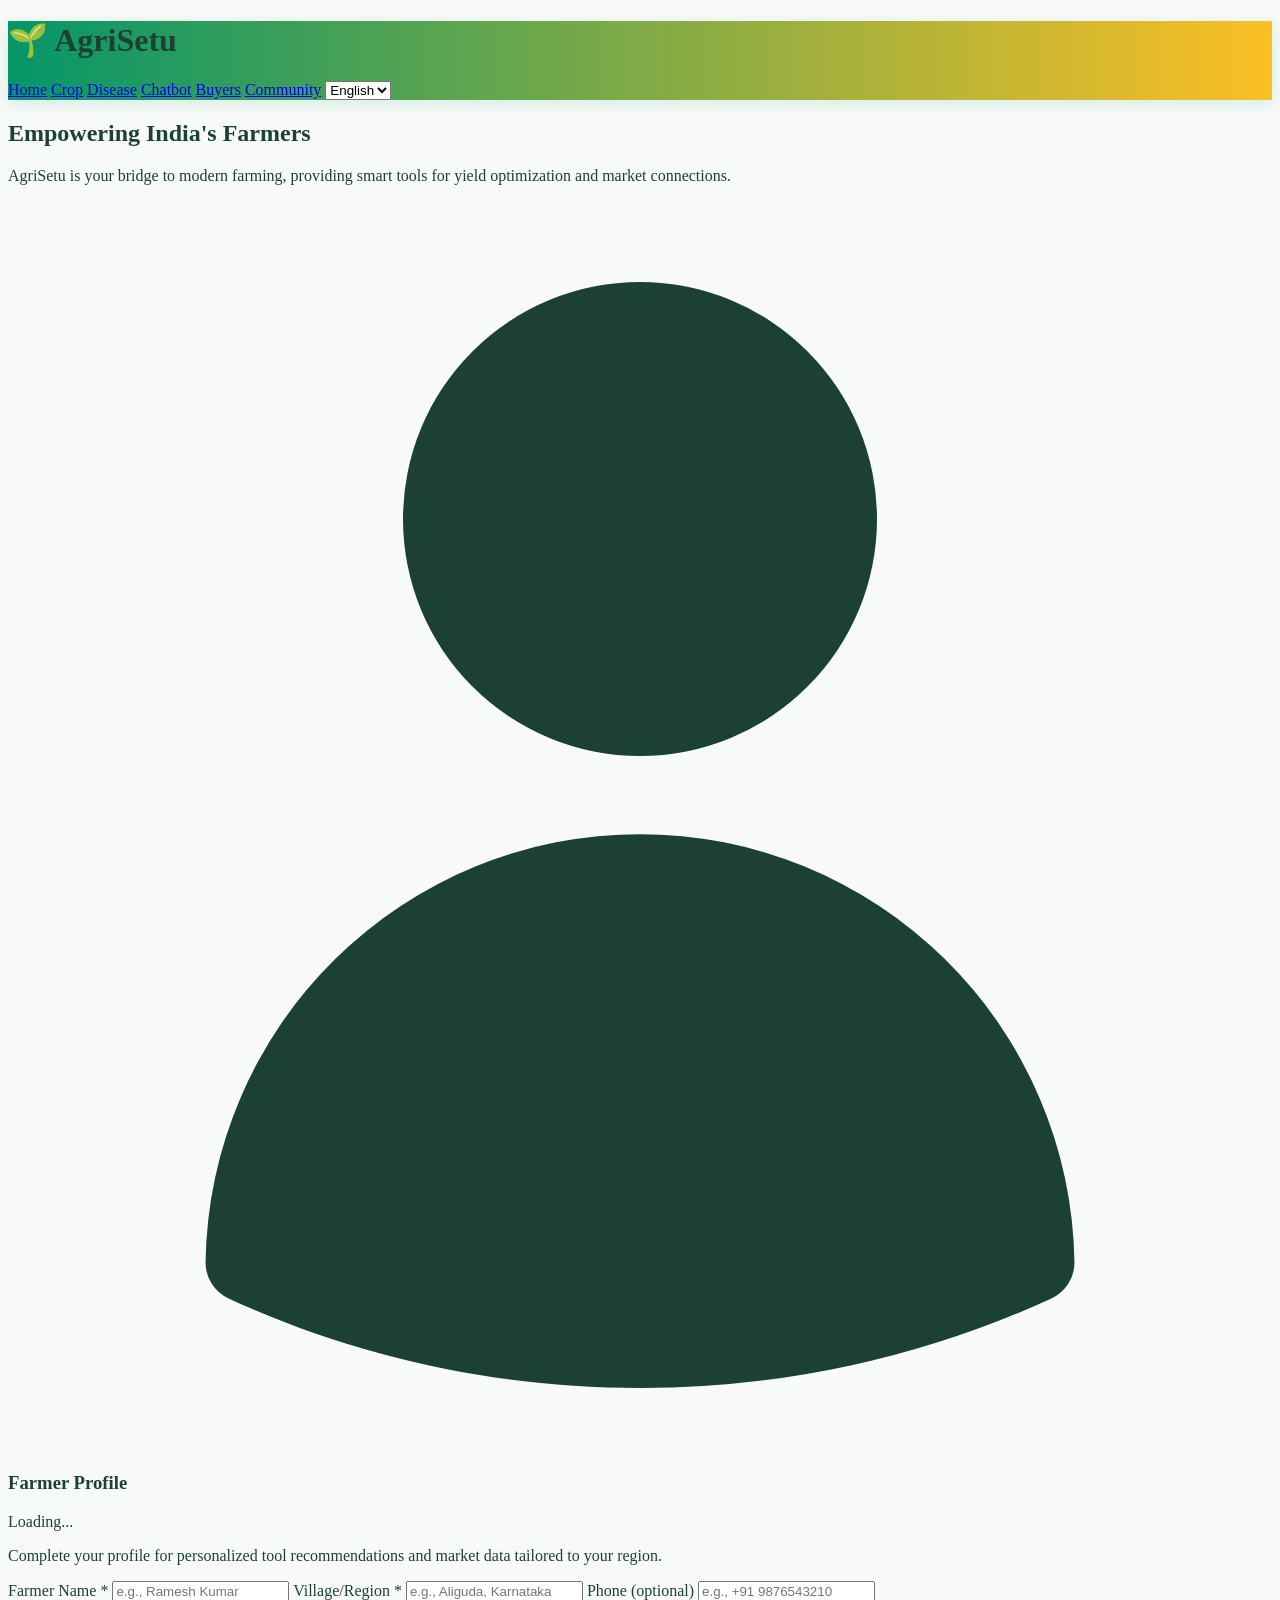
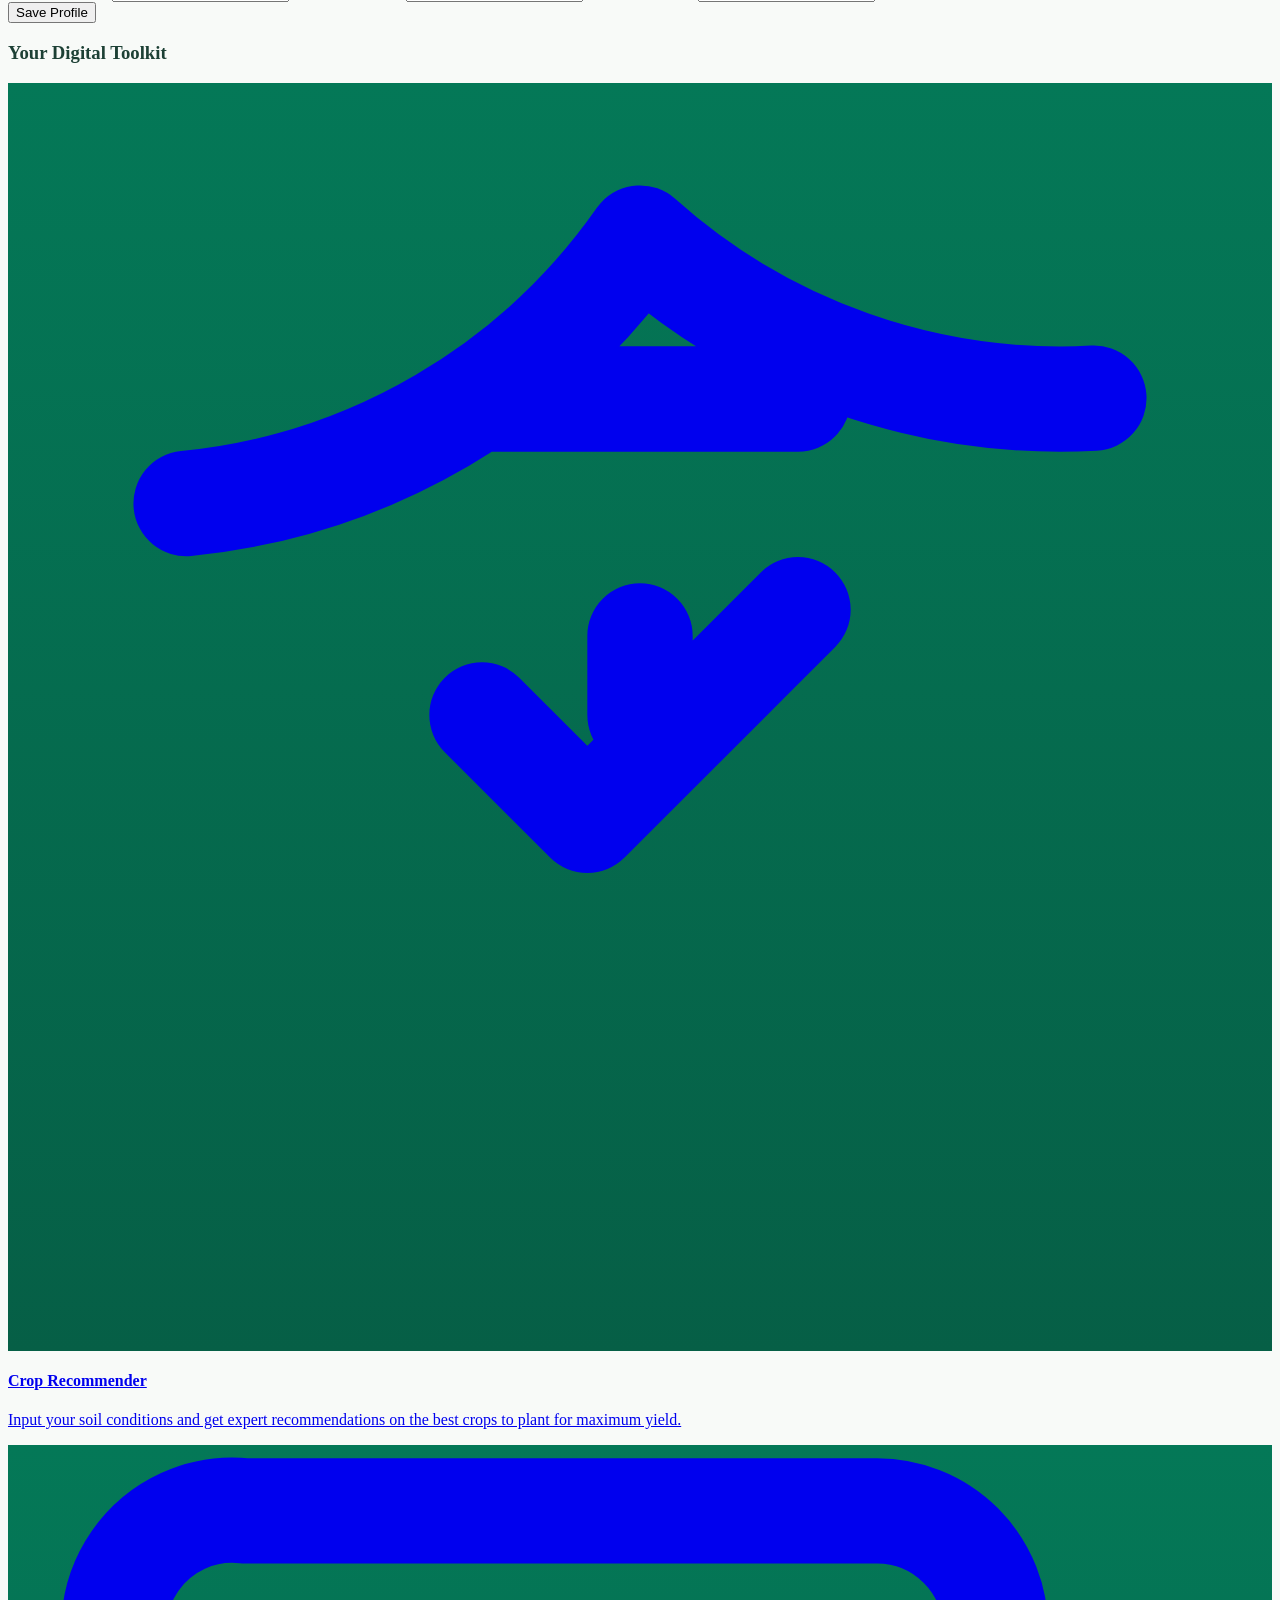
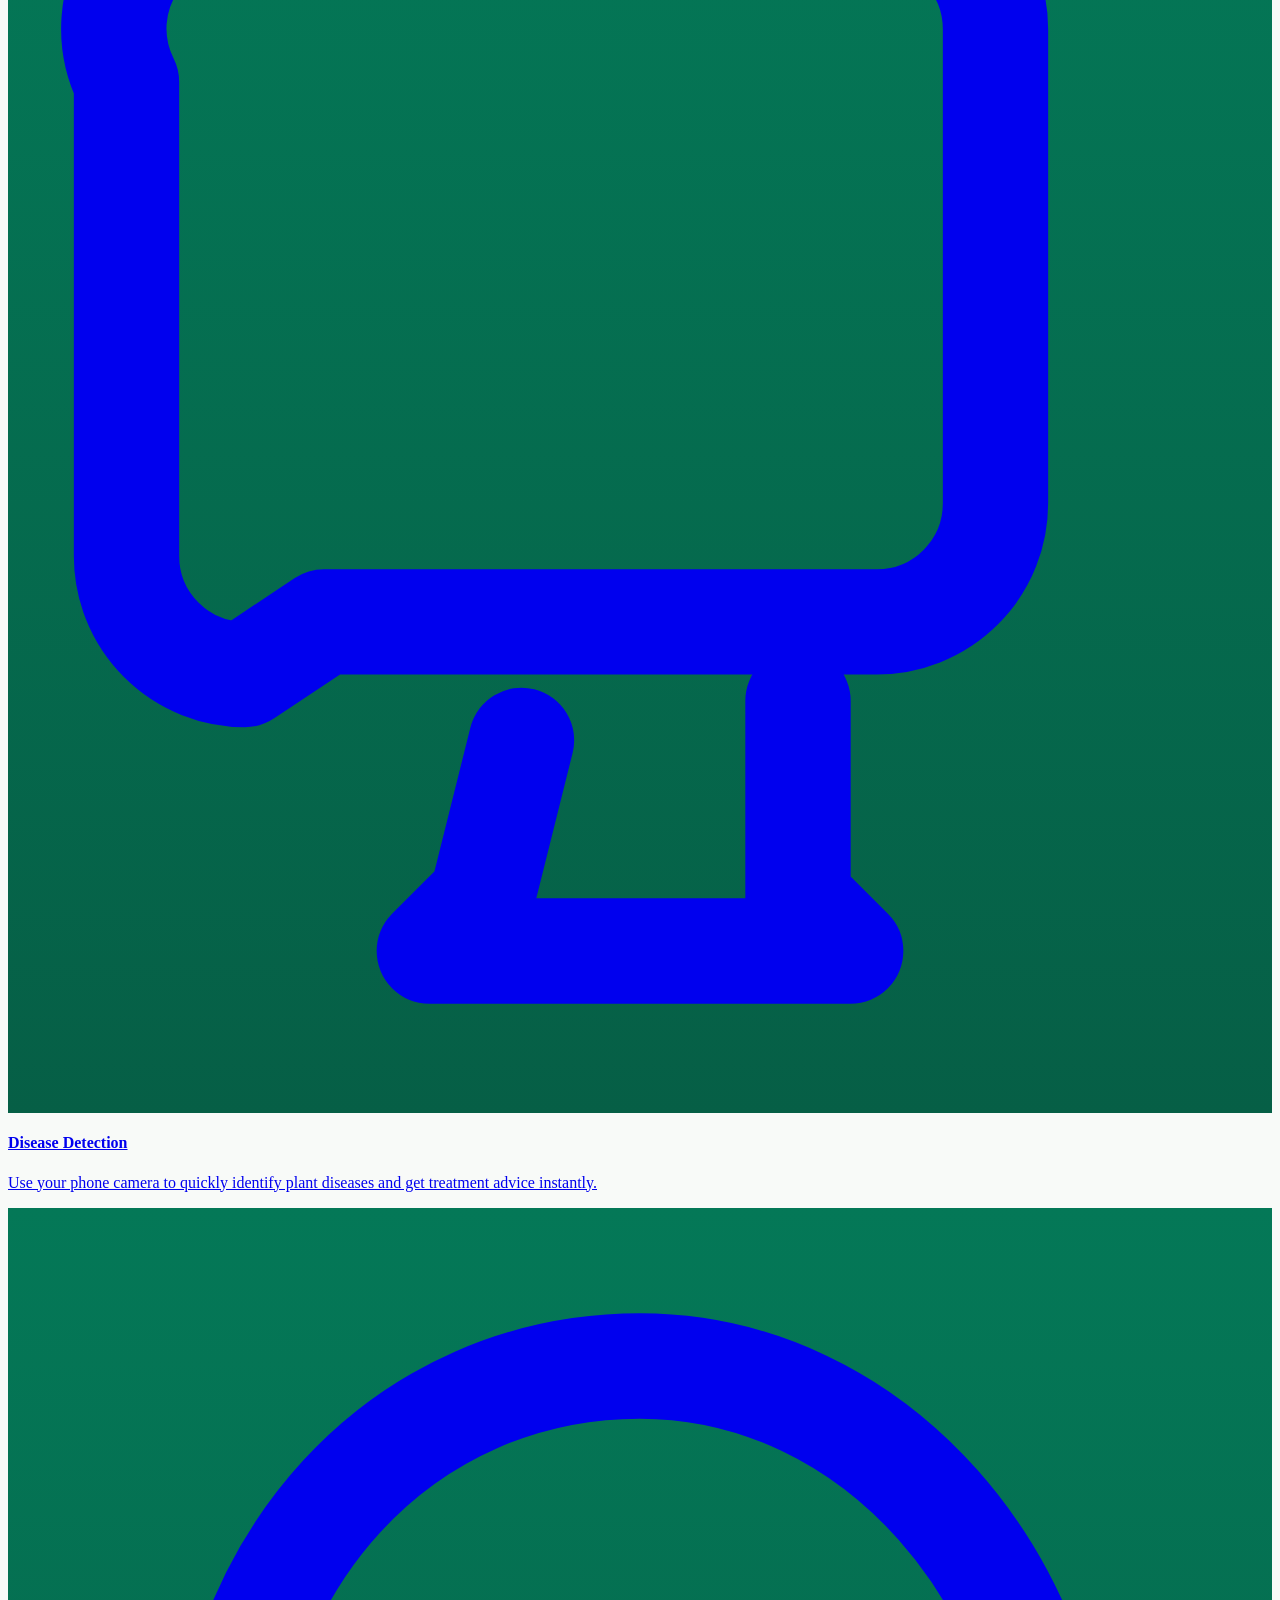
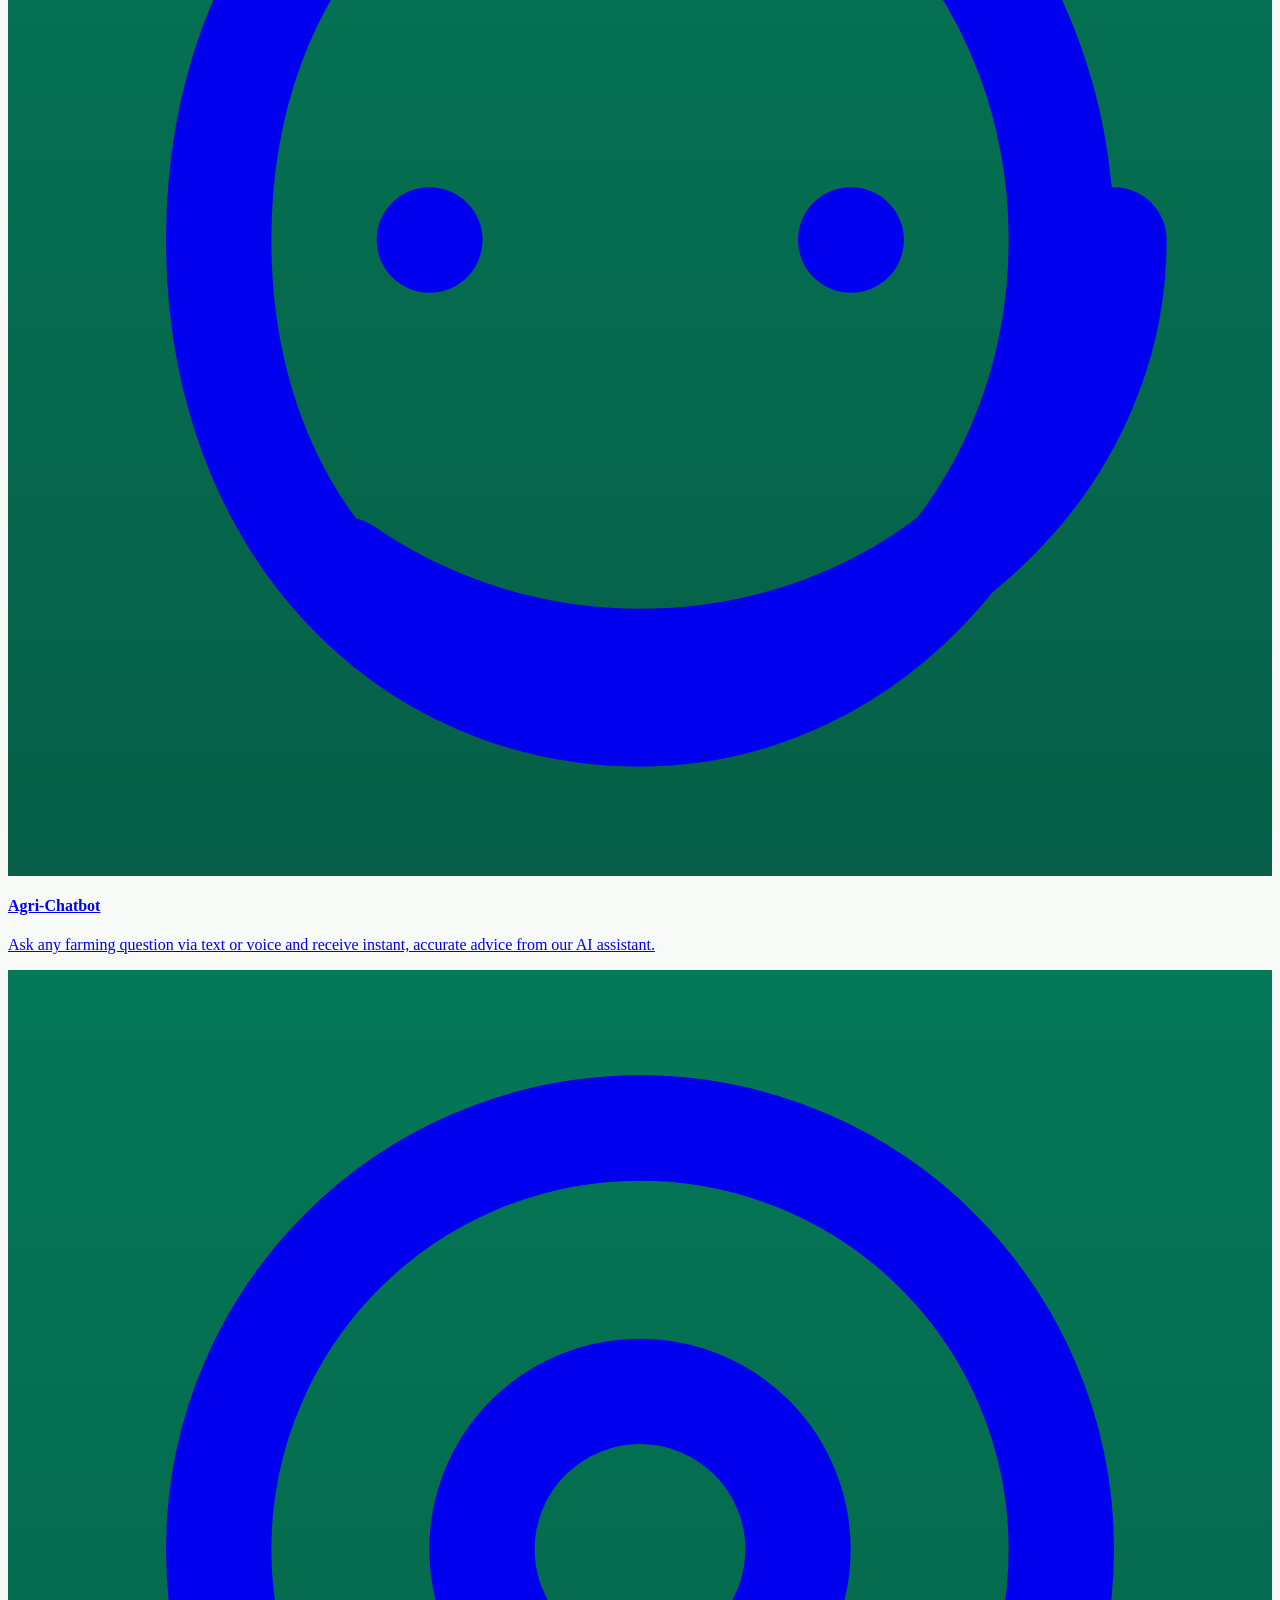
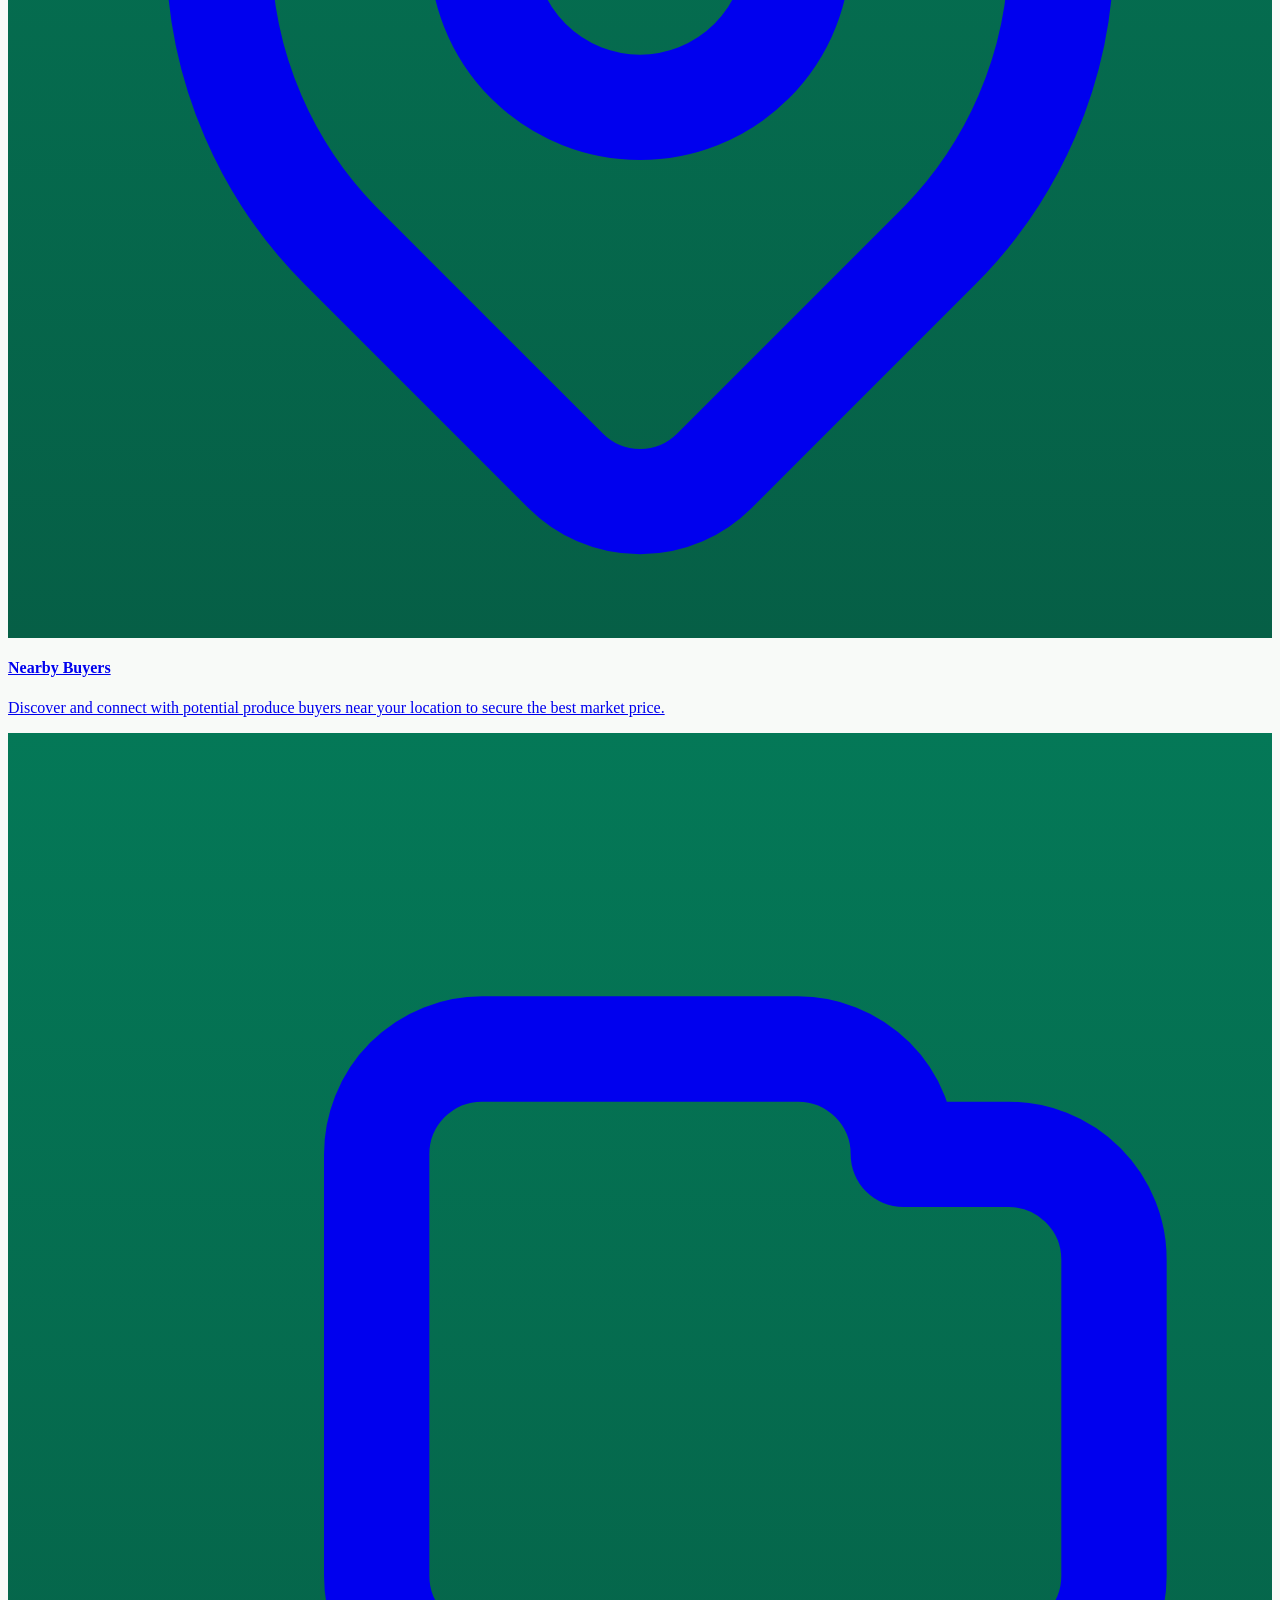
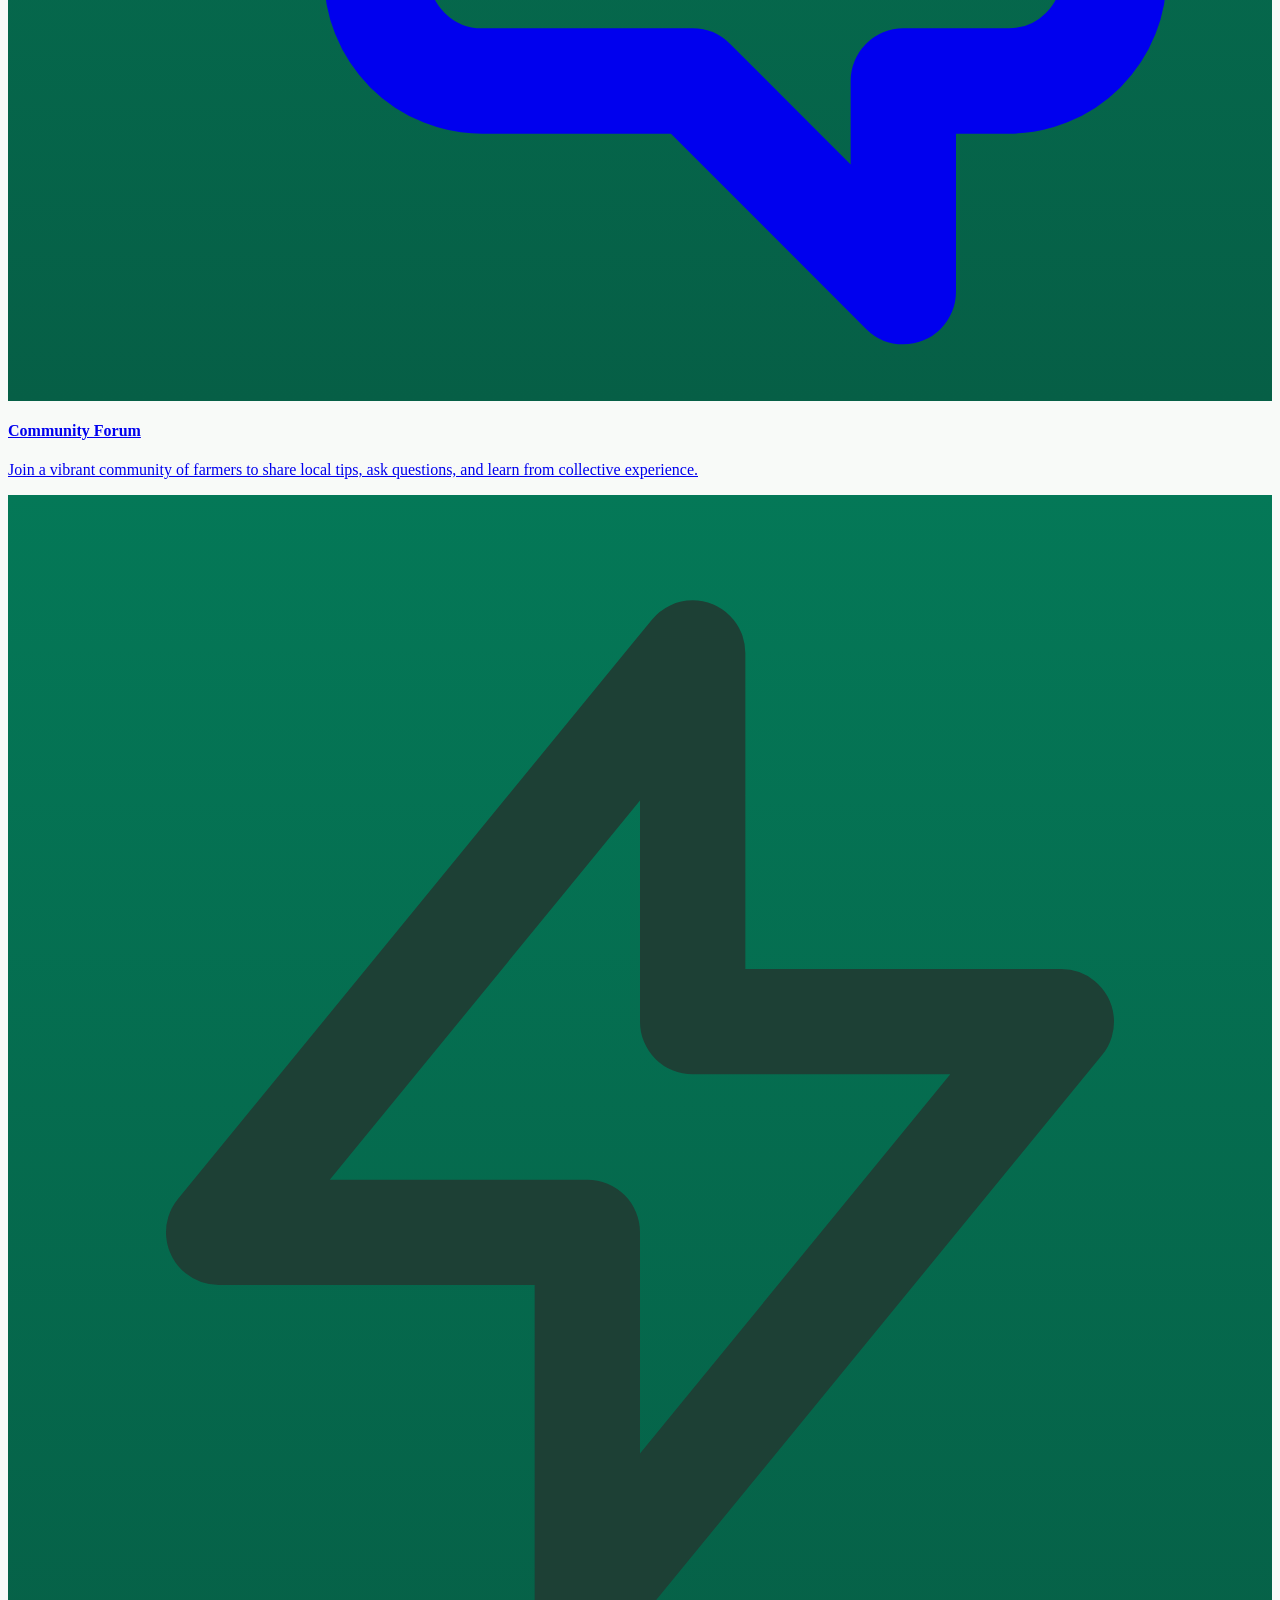
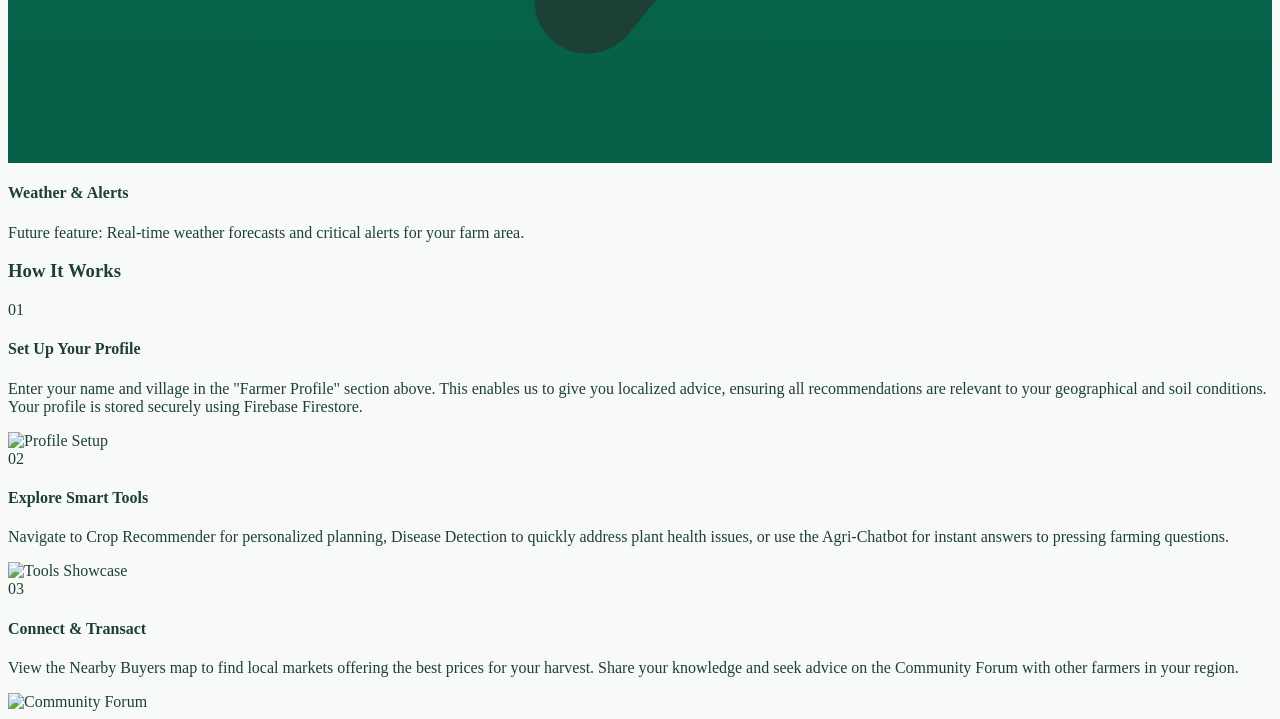
==== frontend/index.html @ 5d1ae9b2 "Add files via upload" ====
<!DOCTYPE html>
<html lang="en" class="scroll-smooth">
<head>
  <meta charset="UTF-8" />
  <meta name="viewport" content="width=device-width, initial-scale=1.0"/>
  <title>AgriSetu — Home</title>
  <!-- Load Tailwind CSS -->
  <script src="https://cdn.tailwindcss.com"></script>
  <!-- Configure Tailwind to use a custom primary color (Field Green) and secondary (Sun Gold) -->
  <script>
    tailwind.config = {
      theme: {
        extend: {
          colors: {
            'field-green': '#059669', // A vibrant, appealing green
            'sun-gold': '#FBBF24', // A bright, warm gold/orange
            'surface-light': '#F8FAF8', // Very subtle off-white for background
            'card-light': '#FFFFFF', // Pure white for cards
            'text-deep': '#1D4035', // Deep dark green for text
          },
          fontFamily: {
            sans: ['Inter', 'sans-serif'],
          },
          boxShadow: {
            'card': '0 4px 12px rgba(0, 0, 0, 0.05), 0 1px 4px rgba(0, 0, 0, 0.03)',
            'card-hover': '0 10px 20px rgba(0, 0, 0, 0.1), 0 2px 8px rgba(0, 0, 0, 0.05)',
          },
        }
      }
    }
  </script>
  <link rel="preconnect" href="https://fonts.googleapis.com">
  <link rel="preconnect" href="https://fonts.gstatic.com" crossorigin>
  <link href="https://fonts.googleapis.com/css2?family=Inter:wght@400;500;600;700;800&display=swap" rel="stylesheet">

  <style>
    /* Global Styles (using custom Tailwind config colors) */
    body {
      background-color: #F8FAF8; /* surface-light */
      color: #1D4035; /* text-deep */
    }

    .header-bg {
      /* Vibrant gradient from deep green to gold */
      background: linear-gradient(90deg, #059669 0%, #FBBF24 100%);
      box-shadow: 0 4px 15px rgba(5, 150, 105, 0.15);
    }

    .card-shadow {
      transition: transform .2s ease, box-shadow .2s ease;
    }

    .card-shadow:hover {
      transform: translateY(-3px);
      box-shadow: 0 12px 25px rgba(29, 64, 53, 0.15);
    }

    .feature-icon-bg {
      /* A nice darker gradient for icons */
      background: linear-gradient(180deg, #047857, #065F46);
    }
  </style>
</head>

<body>
  <!-- Firebase Core Imports (Moved here from the inline script) -->
  <script type="module">
    import { initializeApp } from "https://www.gstatic.com/firebasejs/10.12.2/firebase-app.js";
    import { getAuth, signInAnonymously, signInWithCustomToken, onAuthStateChanged } from "https://www.gstatic.com/firebasejs/10.12.2/firebase-auth.js";
    import { getFirestore, doc, setDoc, getDoc } from "https://www.gstatic.com/firebasejs/10.12.2/firebase-firestore.js";
    import { setLogLevel } from "https://www.gstatic.com/firebasejs/10.12.2/firebase-firestore.js";
    
    // Log all debug messages to the console
    setLogLevel('debug');
    
    // Firebase global variables (window scope for access in main.js)
    window.db;
    window.auth;
    window.userId;

    // Initialize Firebase
    const firebaseConfig = JSON.parse(typeof __firebase_config !== 'undefined' ? __firebase_config : '{}');
    if (Object.keys(firebaseConfig).length > 0) {
      const app = initializeApp(firebaseConfig);
      window.db = getFirestore(app);
      window.auth = getAuth(app);
    }

    // Sign in anonymously or with custom token (same logic as before)
    window.signIn = async function() {
        if (!window.auth) return;
        if (typeof __initial_auth_token !== 'undefined') {
            try {
                await signInWithCustomToken(window.auth, __initial_auth_token);
            } catch (error) {
                console.error("Custom token sign-in failed:", error);
                await signInAnonymously(window.auth);
            }
        } else {
            await signInAnonymously(window.auth);
        }
    };

    // Auth state listener (same logic as before)
    onAuthStateChanged(window.auth, user => {
        if (user) {
            window.userId = user.uid;
            console.log("User signed in with ID:", window.userId);
            // Call loadProfile defined in main.js
            if (typeof window.loadProfile === 'function') {
              window.loadProfile(window.userId);
            }
        } else {
            console.log("User is signed out.");
        }
    });

    // Initial sign-in call
    window.signIn();
  </script>
  
  <div id="messageBox"></div>

  <!-- ======= Header & Navigation ======= -->
  <header class="header-bg sticky top-0 z-10 p-4 md:p-6 shadow-xl">
    <div class="container mx-auto flex flex-col md:flex-row justify-between items-center">
      <h1 class="text-3xl font-extrabold tracking-tight">
        <span class="text-white">🌱 Agri</span><span class="text-sun-gold">Setu</span>
      </h1>

      <!-- Navigation Links -->
      <nav class="flex flex-wrap justify-center space-x-4 md:space-x-6 mt-3 md:mt-0 text-white/90 font-medium">
        <a href="index.html" class="hover:text-white transition-colors text-white border-b-2 border-sun-gold pb-1">Home</a>
        <a href="crop.html" class="hover:text-white transition-colors pb-1">Crop</a>
        <a href="disease.html" class="hover:text-white transition-colors pb-1">Disease</a>
        <a href="chatbot.html" class="hover:text-white transition-colors pb-1">Chatbot</a>
        <a href="map.html" class="hover:text-white transition-colors pb-1">Buyers</a>
        <a href="forum.html" class="hover:text-white transition-colors pb-1">Community</a>

        <!-- Language Selector -->
        <select id="languageSelect" class="bg-white/10 text-white px-2 py-1 rounded-lg text-sm border border-white/20 ml-4 hover:bg-white/20 transition-colors">
          <option value="en" class="text-gray-900">English</option>
          <option value="hi" class="text-gray-900">हिन्दी</option>
          <option value="te" class="text-gray-900">తెలుగు</option>
        </select>
      </nav>
    </div>
  </header>

  <main class="container mx-auto p-4 md:p-10">
    <div class="text-center my-8 md:my-12">
      <h2 class="text-5xl md:text-7xl font-extrabold text-field-green tracking-tighter leading-tight">
        Empowering India's Farmers
      </h2>
      <p class="mt-4 text-lg md:text-xl text-text-deep max-w-3xl mx-auto opacity-80">
        AgriSetu is your bridge to modern farming, providing smart tools for yield optimization and market connections.
      </p>
    </div>

    <!-- Farmer Profile -->
    <section class="my-10 md:my-16 p-6 md:p-10 bg-card-light rounded-xl card-shadow border border-surface-light">
      <div class="flex flex-col md:flex-row justify-between items-center mb-6">
        <h3 class="text-3xl font-bold text-text-deep flex items-center">
          <svg xmlns="http://www.w3.org/2000/svg" viewBox="0 0 24 24" fill="currentColor" class="w-8 h-8 mr-3 text-sun-gold">
            <path fill-rule="evenodd" d="M7.5 6a4.5 4.5 0 1 1 9 0 4.5 4.5 0 0 1-9 0ZM3.751 20.105a8.25 8.25 0 0 1 16.498 0 .75.75 0 0 1-.437.695A18.683 18.683 0 0 1 12 22.5c-2.786 0-5.433-.608-7.812-1.7a.75.75 0 0 1-.437-.695Z" clip-rule="evenodd" />
          </svg>
          Farmer Profile
        </h3>
        <span id="profileStatus" class="mt-4 md:mt-0 text-sm font-semibold text-field-green/70 p-2 rounded-lg bg-surface-light">Loading...</span>
      </div>
      <p class="text-gray-600 mb-6">Complete your profile for personalized tool recommendations and market data tailored to your region.</p>

      <form id="profileForm" class="space-y-5">
        <div class="grid grid-cols-1 md:grid-cols-3 gap-6">
          <label class="block">
            <span class="text-gray-700 font-medium">Farmer Name <span class="text-red-500">*</span></span>
            <input id="farmerName" class="mt-1 block w-full rounded-lg p-3 border-2 border-gray-200 focus:ring-1 focus:ring-field-green focus:border-field-green transition-shadow" placeholder="e.g., Ramesh Kumar" />
          </label>

          <label class="block">
            <span class="text-gray-700 font-medium">Village/Region <span class="text-red-500">*</span></span>
            <input id="farmerVillage" class="mt-1 block w-full rounded-lg p-3 border-2 border-gray-200 focus:ring-1 focus:ring-field-green focus:border-field-green transition-shadow" placeholder="e.g., Aliguda, Karnataka" />
          </label>

          <label class="block">
            <span class="text-gray-700 font-medium">Phone (optional)</span>
            <input id="farmerPhone" type="tel" class="mt-1 block w-full rounded-lg p-3 border-2 border-gray-200 focus:ring-1 focus:ring-field-green focus:border-field-green transition-shadow" placeholder="e.g., +91 9876543210" />
          </label>
        </div>

        <div class="pt-4">
          <button type="button" onclick="saveProfile()" class="bg-field-green hover:bg-green-700 text-white w-full md:w-auto px-6 py-3 rounded-xl text-lg font-bold shadow-md hover:shadow-lg transition-all transform hover:scale-[1.01] duration-200">
            Save Profile
          </button>
        </div>
      </form>
    </section>

    <!-- Key Features -->
    <section class="my-10 md:my-16">
      <h3 class="text-4xl font-extrabold text-center text-text-deep mb-8">Your Digital Toolkit</h3>
      <div class="grid grid-cols-1 sm:grid-cols-2 lg:grid-cols-3 gap-8">
        
        <!-- Feature Card: Crop Recommender -->
        <a href="crop.html" class="block bg-card-light rounded-xl p-6 card-shadow border border-surface-light hover:border-field-green/50 hover:shadow-card-hover group">
          <div class="flex items-start space-x-4">
            <div class="p-3 rounded-full feature-icon-bg shadow-lg">
              <svg xmlns="http://www.w3.org/2000/svg" class="h-6 w-6 text-sun-gold" fill="none" viewBox="0 0 24 24" stroke="currentColor" stroke-width="2">
                <path stroke-linecap="round" stroke-linejoin="round" d="M9 12l2 2 4-4m5.618-4.016A11.955 11.955 0 0112 2.944a11.955 11.955 0 01-8.618 5.04M12 10.5V12m0 0v-1.5m-3-4.5h6"/>
              </svg>
            </div>
            <h4 class="text-xl font-bold text-text-deep group-hover:text-field-green transition-colors">Crop Recommender</h4>
          </div>
          <p class="mt-4 text-gray-600">Input your soil conditions and get expert recommendations on the best crops to plant for maximum yield.</p>
        </a>

        <!-- Feature Card: Disease Detection -->
        <a href="disease.html" class="block bg-card-light rounded-xl p-6 card-shadow border border-surface-light hover:border-field-green/50 hover:shadow-card-hover group">
          <div class="flex items-start space-x-4">
            <div class="p-3 rounded-full feature-icon-bg shadow-lg">
              <svg xmlns="http://www.w3.org/2000/svg" class="h-6 w-6 text-sun-gold" fill="none" viewBox="0 0 24 24" stroke="currentColor" stroke-width="2">
                <path stroke-linecap="round" stroke-linejoin="round" d="M9.75 17L9 20l-1 1h8l-1-1v-3.75m-9-1.5h10.5a2.25 2.25 0 002.25-2.25v-9a2.25 2.25 0 00-2.25-2.25H4.5A2.25 2.25 0 002.25 4.5v9a2.25 2.25 0 002.25 2.25z" />
              </svg>
            </div>
            <h4 class="text-xl font-bold text-text-deep group-hover:text-field-green transition-colors">Disease Detection</h4>
          </div>
          <p class="mt-4 text-gray-600">Use your phone camera to quickly identify plant diseases and get treatment advice instantly.</p>
        </a>

        <!-- Feature Card: Agri-Chatbot -->
        <a href="chatbot.html" class="block bg-card-light rounded-xl p-6 card-shadow border border-surface-light hover:border-field-green/50 hover:shadow-card-hover group">
          <div class="flex items-start space-x-4">
            <div class="p-3 rounded-full feature-icon-bg shadow-lg">
              <svg xmlns="http://www.w3.org/2000/svg" class="h-6 w-6 text-sun-gold" fill="none" viewBox="0 0 24 24" stroke="currentColor" stroke-width="2">
                <path stroke-linecap="round" stroke-linejoin="round" d="M8 12h.01M16 12h.01M21 12c0 4.418-4.03 8-9 8a9.896 9.896 0 01-5.618-1.74M12 21c4.418 0 8-4.03 8-9s-3.582-9-8-9c-4.418 0-8 3.582-8 9s3.582 9 8 9z"/>
              </svg>
            </div>
            <h4 class="text-xl font-bold text-text-deep group-hover:text-field-green transition-colors">Agri-Chatbot</h4>
          </div>
          <p class="mt-4 text-gray-600">Ask any farming question via text or voice and receive instant, accurate advice from our AI assistant.</p>
        </a>

        <!-- Feature Card: Nearby Buyers -->
        <a href="map.html" class="block bg-card-light rounded-xl p-6 card-shadow border border-surface-light hover:border-field-green/50 hover:shadow-card-hover group">
          <div class="flex items-start space-x-4">
            <div class="p-3 rounded-full feature-icon-bg shadow-lg">
              <svg xmlns="http://www.w3.org/2000/svg" class="h-6 w-6 text-sun-gold" fill="none" viewBox="0 0 24 24" stroke="currentColor" stroke-width="2">
                <path stroke-linecap="round" stroke-linejoin="round" d="M17.657 16.657L13.414 20.9a1.998 1.998 0 01-2.827 0l-4.244-4.243a8 8 0 1111.314 0z"/>
                <path stroke-linecap="round" stroke-linejoin="round" d="M15 11a3 3 0 11-6 0 3 3 0 016 0z"/>
              </svg>
            </div>
            <h4 class="text-xl font-bold text-text-deep group-hover:text-field-green transition-colors">Nearby Buyers</h4>
          </div>
          <p class="mt-4 text-gray-600">Discover and connect with potential produce buyers near your location to secure the best market price.</p>
        </a>

        <!-- Feature Card: Community Forum -->
        <a href="forum.html" class="block bg-card-light rounded-xl p-6 card-shadow border border-surface-light hover:border-field-green/50 hover:shadow-card-hover group">
          <div class="flex items-start space-x-4">
            <div class="p-3 rounded-full feature-icon-bg shadow-lg">
              <svg xmlns="http://www.w3.org/2000/svg" class="h-6 w-6 text-sun-gold" fill="none" viewBox="0 0 24 24" stroke="currentColor" stroke-width="2">
                <path stroke-linecap="round" stroke-linejoin="round" d="M17 8h2a2 2 0 012 2v6a2 2 0 01-2 2h-2v4l-4-4H9a2 2 0 01-2-2V8a2 2 0 012-2h6a2 2 0 012 2z"/>
              </svg>
            </div>
            <h4 class="text-xl font-bold text-text-deep group-hover:text-field-green transition-colors">Community Forum</h4>
          </div>
          <p class="mt-4 text-gray-600">Join a vibrant community of farmers to share local tips, ask questions, and learn from collective experience.</p>
        </a>

        <!-- Placeholder Feature Card -->
        <div class="bg-card-light rounded-xl p-6 card-shadow border border-surface-light opacity-60">
          <div class="flex items-start space-x-4">
            <div class="p-3 rounded-full feature-icon-bg shadow-lg">
              <svg xmlns="http://www.w3.org/2000/svg" class="h-6 w-6 text-sun-gold" fill="none" viewBox="0 0 24 24" stroke="currentColor" stroke-width="2">
                <path stroke-linecap="round" stroke-linejoin="round" d="M13 10V3L4 14h7v7l9-11h-7z" />
              </svg>
            </div>
            <h4 class="text-xl font-bold text-text-deep">Weather & Alerts</h4>
          </div>
          <p class="mt-4 text-gray-600">Future feature: Real-time weather forecasts and critical alerts for your farm area.</p>
        </div>
        
      </div>
    </section>

    <!-- How it works -->
    <section class="my-10 md:my-16 p-6 md:p-10 bg-card-light rounded-xl card-shadow border border-surface-light">
      <h3 class="text-4xl font-extrabold text-center text-text-deep mb-10">How It Works</h3>
      <div class="flex flex-col space-y-12">
        <div class="flex flex-col md:flex-row items-center md:space-x-12">
          <div class="w-full md:w-1/2 order-2 md:order-1">
            <div class="flex items-center mb-4">
              <span class="text-3xl font-extrabold text-sun-gold mr-4">01</span>
              <h4 class="text-2xl font-semibold text-field-green">Set Up Your Profile</h4>
            </div>
            <p class="text-gray-700">Enter your name and village in the "Farmer Profile" section above. This enables us to give you localized advice, ensuring all recommendations are relevant to your geographical and soil conditions. Your profile is stored securely using Firebase Firestore.</p>
          </div>
          <div class="w-full md:w-1/2 order-1 md:order-2 mt-6 md:mt-0 flex justify-center">
            <img src="https://placehold.co/400x250/059669/FBBF24?text=Profile+Setup" alt="Profile Setup" class="rounded-xl shadow-xl w-full max-w-sm">
          </div>
        </div>

        <div class="flex flex-col md:flex-row-reverse items-center md:space-x-reverse md:space-x-12">
          <div class="w-full md:w-1/2 order-2">
            <div class="flex items-center mb-4">
              <span class="text-3xl font-extrabold text-sun-gold mr-4">02</span>
              <h4 class="text-2xl font-semibold text-field-green">Explore Smart Tools</h4>
            </div>
            <p class="text-gray-700">Navigate to Crop Recommender for personalized planning, Disease Detection to quickly address plant health issues, or use the Agri-Chatbot for instant answers to pressing farming questions.</p>
          </div>
          <div class="w-full md:w-1/2 order-1 mt-6 md:mt-0 flex justify-center">
            <img src="https://placehold.co/400x250/059669/FBBF24?text=Smart+Tools" alt="Tools Showcase" class="rounded-xl shadow-xl w-full max-w-sm">
          </div>
        </div>

        <div class="flex flex-col md:flex-row items-center md:space-x-12">
          <div class="w-full md:w-1/2 order-2 md:order-1">
            <div class="flex items-center mb-4">
              <span class="text-3xl font-extrabold text-sun-gold mr-4">03</span>
              <h4 class="text-2xl font-semibold text-field-green">Connect & Transact</h4>
            </div>
            <p class="text-gray-700">View the Nearby Buyers map to find local markets offering the best prices for your harvest. Share your knowledge and seek advice on the Community Forum with other farmers in your region.</p>
          </div>
          <div class="w-full md:w-1/2 order-1 md:order-2 mt-6 md:mt-0 flex justify-center">
            <img src="https://placehold.co/400x250/059669/FBBF24?text=Market+Connect" alt="Community Forum" class="rounded-xl shadow-xl w-full max-w-sm">
          </div>
        </div>
      </div>
    </section>
  </main>
  
  <!-- Link to the external main.js -->
  <script type="module" src="main.js"></script>
  <!-- Link to the internationalization script -->
  <script src="i18n.js"></script>
</body>
</html>
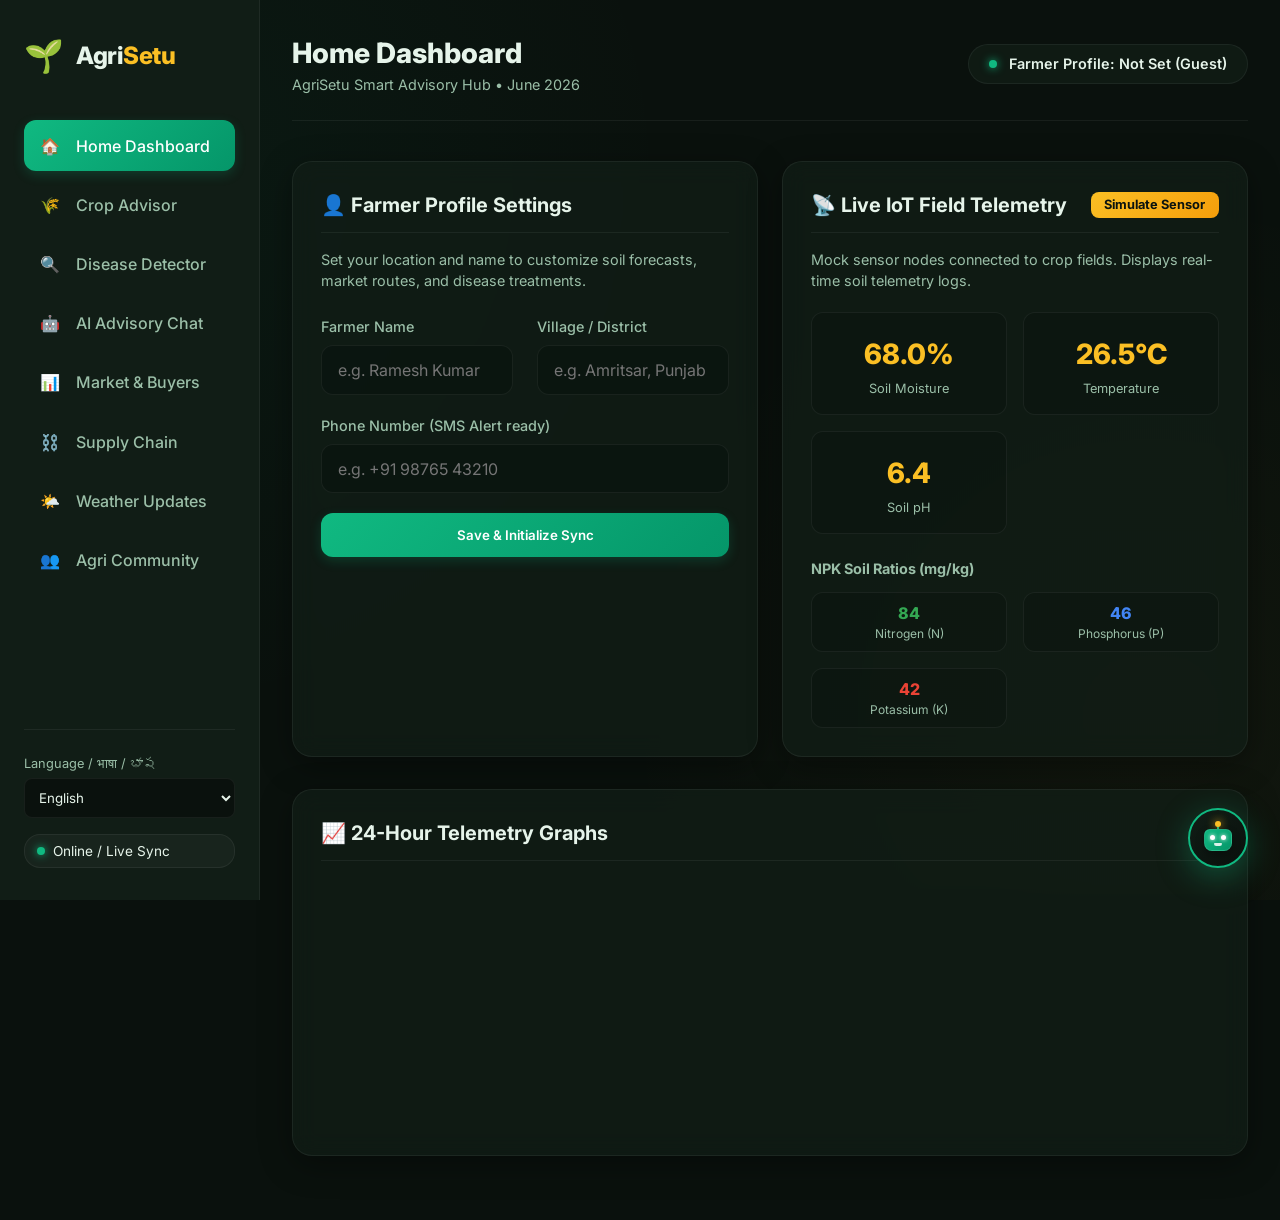
==== commit 0619c1be: "feat: complete AgriSetu smart agricultural advisor platform" ====
--- a/frontend/index.html
+++ b/frontend/index.html
@@ -1,337 +1,717 @@
 <!DOCTYPE html>
-<html lang="en" class="scroll-smooth">
+<html lang="en">
 <head>
   <meta charset="UTF-8" />
   <meta name="viewport" content="width=device-width, initial-scale=1.0"/>
-  <title>AgriSetu — Home</title>
-  <!-- Load Tailwind CSS -->
-  <script src="https://cdn.tailwindcss.com"></script>
-  <!-- Configure Tailwind to use a custom primary color (Field Green) and secondary (Sun Gold) -->
-  <script>
-    tailwind.config = {
-      theme: {
-        extend: {
-          colors: {
-            'field-green': '#059669', // A vibrant, appealing green
-            'sun-gold': '#FBBF24', // A bright, warm gold/orange
-            'surface-light': '#F8FAF8', // Very subtle off-white for background
-            'card-light': '#FFFFFF', // Pure white for cards
-            'text-deep': '#1D4035', // Deep dark green for text
-          },
-          fontFamily: {
-            sans: ['Inter', 'sans-serif'],
-          },
-          boxShadow: {
-            'card': '0 4px 12px rgba(0, 0, 0, 0.05), 0 1px 4px rgba(0, 0, 0, 0.03)',
-            'card-hover': '0 10px 20px rgba(0, 0, 0, 0.1), 0 2px 8px rgba(0, 0, 0, 0.05)',
-          },
-        }
-      }
-    }
-  </script>
+  <title>AgriSetu — Premium Farmer advisory Platform</title>
+  
+  <!-- CSS Stylesheets -->
+  <link rel="stylesheet" href="css/style.css">
+  
+  <!-- Font and Icon CDNs -->
   <link rel="preconnect" href="https://fonts.googleapis.com">
   <link rel="preconnect" href="https://fonts.gstatic.com" crossorigin>
   <link href="https://fonts.googleapis.com/css2?family=Inter:wght@400;500;600;700;800&display=swap" rel="stylesheet">
+  
+  <!-- Leaflet Map CSS -->
+  <link rel="stylesheet" href="https://unpkg.com/leaflet@1.9.4/dist/leaflet.css" integrity="sha256-p4NxAoJBhIIN+hmNHrzRCf9tD/miZyoHS5obTRR9BMY=" crossorigin=""/>
+  
+  <!-- Chart.js CDN -->
+  <script src="https://cdn.jsdelivr.net/npm/chart.js"></script>
+</head>
+<body>
 
-  <style>
-    /* Global Styles (using custom Tailwind config colors) */
-    body {
-      background-color: #F8FAF8; /* surface-light */
-      color: #1D4035; /* text-deep */
-    }
+  <div class="app-container">
+    
+    <!-- Sidebar Navigation -->
+    <aside class="sidebar" id="appSidebar">
+      <div class="logo-section">
+        <span class="logo-icon">🌱</span>
+        <h1 class="logo-text">Agri<span>Setu</span></h1>
+      </div>
+      
+      <nav class="nav-menu">
+        <li class="nav-item active" data-tab="tab-home"><a href="#home"><span>🏠</span> Home Dashboard</a></li>
+        <li class="nav-item" data-tab="tab-crop"><a href="#crop"><span>🌾</span> Crop Advisor</a></li>
+        <li class="nav-item" data-tab="tab-disease"><a href="#disease"><span>🔍</span> Disease Detector</a></li>
+        <li class="nav-item" data-tab="tab-chatbot"><a href="#chatbot"><span>🤖</span> AI Advisory Chat</a></li>
+        <li class="nav-item" data-tab="tab-market"><a href="#market"><span>📊</span> Market & Buyers</a></li>
+        <li class="nav-item" data-tab="tab-trace"><a href="#traceability"><span>⛓️</span> Supply Chain</a></li>
+        <li class="nav-item" data-tab="tab-weather"><a href="#weather"><span>🌤️</span> Weather Updates</a></li>
+        <li class="nav-item" data-tab="tab-forum"><a href="#community"><span>👥</span> Agri Community</a></li>
+      </nav>
+      
+      <div class="sidebar-footer">
+        <div class="lang-selector-container">
+          <label style="font-size: 0.8rem; color: var(--color-text-muted); display: block; margin-bottom: 0.25rem;">Language / भाषा / భాష</label>
+          <select id="languageSelect">
+            <option value="en">English</option>
+            <option value="hi">हिन्दी (Hindi)</option>
+            <option value="te">తెలుగు (Telugu)</option>
+          </select>
+        </div>
+        <div class="status-indicator">
+          <span class="status-dot active"></span>
+          <span>Online / Live Sync</span>
+        </div>
+      </div>
+    </aside>
+    
+    <!-- Main Dashboard Content -->
+    <main class="main-content">
+      
+      <!-- Top Dashboard Header -->
+      <header class="header-dashboard">
+        <div>
+          <h2 style="font-size: 1.75rem; font-weight: 800;" id="dashboardTitle">Welcome Back</h2>
+          <p style="color: var(--color-text-muted); font-size: 0.9rem;" id="dashboardSubtitle">AgriSetu Smart Advisory Hub • June 2026</p>
+        </div>
+        <div class="user-badge">
+          <span class="badge-dot"></span>
+          <span id="profileStatus" style="font-weight: 600; font-size: 0.9rem;">Farmer Profile: Loading...</span>
+        </div>
+      </header>
+      
+      <!-- ==================== TAB: HOME DASHBOARD ==================== -->
+      <section id="tab-home" class="tab-content active-tab">
+        <div class="grid-2">
+          
+          <!-- Farmer Profile Settings -->
+          <div class="glass-card">
+            <h3 class="card-title">👤 Farmer Profile Settings</h3>
+            <p style="color: var(--color-text-muted); margin-bottom: 1.5rem; font-size: 0.9rem;">
+              Set your location and name to customize soil forecasts, market routes, and disease treatments.
+            </p>
+            <form id="profileForm" onsubmit="event.preventDefault();">
+              <div class="grid-2">
+                <div class="form-group">
+                  <label for="farmerName">Farmer Name</label>
+                  <input type="text" id="farmerName" class="form-control" placeholder="e.g. Ramesh Kumar">
+                </div>
+                <div class="form-group">
+                  <label for="farmerVillage">Village / District</label>
+                  <input type="text" id="farmerVillage" class="form-control" placeholder="e.g. Amritsar, Punjab">
+                </div>
+              </div>
+              <div class="form-group">
+                <label for="farmerPhone">Phone Number (SMS Alert ready)</label>
+                <input type="tel" id="farmerPhone" class="form-control" placeholder="e.g. +91 98765 43210">
+              </div>
+              <button type="button" id="saveProfile" class="btn-primary" style="width: 100%;">Save & Initialize Sync</button>
+            </form>
+          </div>
+          
+          <!-- Real-Time IoT Sensor Nodes -->
+          <div class="glass-card">
+            <div style="display: flex; justify-content: space-between; align-items: center; border-bottom: 1px solid var(--border-glass); padding-bottom: 0.75rem; margin-bottom: 1rem;">
+              <h3 style="font-size: 1.25rem; font-weight: 700; display: flex; align-items: center; gap: 0.5rem; color: var(--color-text); margin-bottom: 0;">📡 Live IoT Field Telemetry</h3>
+              <button type="button" id="toggleIoTSim" class="btn-accent" style="padding: 0.35rem 0.85rem; font-size: 0.8rem; border-radius: 0.5rem;">Simulate Sensor</button>
+            </div>
+            <p style="color: var(--color-text-muted); margin-bottom: 1.25rem; font-size: 0.9rem;">
+              Mock sensor nodes connected to crop fields. Displays real-time soil telemetry logs.
+            </p>
+            
+            <div class="telemetry-grid">
+              <div class="telemetry-card">
+                <div class="telemetry-value" id="iotMoisture">68.0%</div>
+                <div class="telemetry-label">Soil Moisture</div>
+              </div>
+              <div class="telemetry-card">
+                <div class="telemetry-value" id="iotTemp">26.5°C</div>
+                <div class="telemetry-label">Temperature</div>
+              </div>
+              <div class="telemetry-card">
+                <div class="telemetry-value" id="iotPH">6.4</div>
+                <div class="telemetry-label">Soil pH</div>
+              </div>
+            </div>
+            
+            <div style="margin-top: 1.5rem;">
+              <h4 style="font-size: 0.9rem; margin-bottom: 0.75rem; color: var(--color-text-muted);">NPK Soil Ratios (mg/kg)</h4>
+              <div class="telemetry-grid">
+                <div class="telemetry-card" style="padding: 0.5rem;">
+                  <div style="font-weight: 800; color: #34a853;" id="iotN">84</div>
+                  <div style="font-size: 0.75rem; color: var(--color-text-muted);">Nitrogen (N)</div>
+                </div>
+                <div class="telemetry-card" style="padding: 0.5rem;">
+                  <div style="font-weight: 800; color: #4285f4;" id="iotP">46</div>
+                  <div style="font-size: 0.75rem; color: var(--color-text-muted);">Phosphorus (P)</div>
+                </div>
+                <div class="telemetry-card" style="padding: 0.5rem;">
+                  <div style="font-weight: 800; color: #ea4335;" id="iotK">42</div>
+                  <div style="font-size: 0.75rem; color: var(--color-text-muted);">Potassium (K)</div>
+                </div>
+              </div>
+            </div>
+          </div>
+        </div>
+        
+        <!-- Live Graph Feed -->
+        <div class="glass-card">
+          <h3 class="card-title">📈 24-Hour Telemetry Graphs</h3>
+          <div style="height: 250px; position: relative;">
+            <canvas id="telemetryChart"></canvas>
+          </div>
+        </div>
+      </section>
+      
+      <!-- ==================== TAB: CROP ADVISORY ==================== -->
+      <section id="tab-crop" class="tab-content">
+        <div class="grid-1-2">
+          
+          <!-- Soil Input Parameters -->
+          <div class="glass-card">
+            <h3 class="card-title">🧪 Soil Parameters</h3>
+            <p style="color: var(--color-text-muted); margin-bottom: 1.25rem; font-size: 0.9rem;">
+              Enter your soil test values or pull parameters from active IoT telemetry nodes.
+            </p>
+            <button type="button" id="autofillSoil" class="btn-accent" style="width: 100%; margin-bottom: 1.5rem; font-size: 0.85rem;">🔌 Pull Live IoT Sensor Data</button>
+            
+            <form id="cropForm" onsubmit="event.preventDefault();">
+              <div class="grid-2">
+                <div class="form-group">
+                  <label for="ph">Soil pH Level</label>
+                  <input type="number" step="0.1" id="ph" class="form-control" value="6.2">
+                </div>
+                <div class="form-group">
+                  <label for="n">Nitrogen (N) mg/kg</label>
+                  <input type="number" id="n" class="form-control" value="80">
+                </div>
+                <div class="form-group">
+                  <label for="p">Phosphorus (P) mg/kg</label>
+                  <input type="number" id="p" class="form-control" value="45">
+                </div>
+                <div class="form-group">
+                  <label for="k">Potassium (K) mg/kg</label>
+                  <input type="number" id="k" class="form-control" value="40">
+                </div>
+                <div class="form-group">
+                  <label for="moist">Soil Moisture %</label>
+                  <input type="number" id="moist" class="form-control" value="65">
+                </div>
+                <div class="form-group">
+                  <label for="temp">Avg Temp (°C)</label>
+                  <input type="number" id="temp" class="form-control" value="26">
+                </div>
+              </div>
+              <div class="form-group">
+                <label for="rain">Avg Annual Rainfall (mm)</label>
+                <input type="number" id="rain" class="form-control" value="180">
+              </div>
+              <button type="button" id="getRec" class="btn-primary" style="width: 100%;">Calculate Best Crop</button>
+            </form>
+          </div>
+          
+          <!-- Recommendation Outputs -->
+          <div class="glass-card" id="cropResultCard">
+            <h3 class="card-title">💡 Advisory Assessment</h3>
+            <div id="cropFallbackContent">
+              <div style="text-align: center; padding: 3rem 0; color: var(--color-text-muted);">
+                <span style="font-size: 3rem;">🌾</span>
+                <p style="margin-top: 1rem; font-weight: 500;">Provide soil parameters and click "Calculate Best Crop" to run the Random Forest model.</p>
+              </div>
+            </div>
+            
+            <div id="cropActiveContent" class="hidden">
+              <div style="display: flex; justify-content: space-between; align-items: center; margin-bottom: 1.5rem;">
+                <div>
+                  <h4 style="font-size: 0.85rem; color: var(--color-text-muted); text-transform: uppercase; letter-spacing: 1px;">Recommended Crop</h4>
+                  <h2 id="recommendedCropName" style="font-size: 2.25rem; font-weight: 800; color: var(--accent);">Rice</h2>
+                </div>
+                <div style="text-align: right;">
+                  <span id="cropConfidence" style="background: rgba(16, 185, 129, 0.15); border: 1px solid var(--primary); padding: 0.35rem 0.85rem; border-radius: 1rem; font-size: 0.85rem; font-weight: 700; color: var(--primary);">97.4% Match</span>
+                  <div style="font-size: 0.75rem; color: var(--color-text-muted); margin-top: 0.25rem;" id="recommendationSource">Source: Model</div>
+                </div>
+              </div>
+              
+              <div class="grid-2" style="margin-bottom: 1.5rem;">
+                <div>
+                  <h4 style="font-size: 0.95rem; font-weight: 700; margin-bottom: 0.5rem;">NPK Soil Deficit Balance Chart</h4>
+                  <div style="height: 150px; position: relative;">
+                    <canvas id="cropChart"></canvas>
+                  </div>
+                </div>
+                <div>
+                  <h4 style="font-size: 0.95rem; font-weight: 700; margin-bottom: 0.5rem;">Fertilizer Recommendation</h4>
+                  <ul id="fertilizerList" style="list-style: none; padding-left: 0; font-size: 0.85rem; display: flex; flex-direction: column; gap: 0.5rem;">
+                    <!-- Appended dynamically -->
+                  </ul>
+                </div>
+              </div>
+              
+              <h4 style="font-size: 1rem; font-weight: 700; margin-bottom: 0.75rem; border-top: 1px solid var(--border-glass); padding-top: 1rem;">🗓️ Agricultural Sowing Calendar</h4>
+              <div id="cropTimelineList" style="display: flex; flex-direction: column; gap: 0.75rem;">
+                <!-- Appended dynamically -->
+              </div>
+            </div>
+          </div>
+        </div>
+      </section>
+      
+      <!-- ==================== TAB: PLANT PATHOLOGY ==================== -->
+      <section id="tab-disease" class="tab-content">
+        <div class="grid-2">
+          
+          <!-- Image Upload & Webcam Simulator -->
+          <div class="glass-card" style="display: flex; flex-direction: column; align-items: center;">
+            <h3 class="card-title" style="align-self: flex-start; width: 100%;">🔍 Leaf Disease Scanner</h3>
+            <p style="color: var(--color-text-muted); font-size: 0.9rem; margin-bottom: 1.5rem; text-align: center; width: 100%;">
+              Take a leaf photo or upload an image file. Our AI scanner locates infected crop tissues and identifies pathogens.
+            </p>
+            
+            <div class="scanner-container">
+              <span id="placeholderText" style="color: var(--color-text-muted); font-size: 0.9rem; z-index: 5;">No Leaf Selected</span>
+              <img id="previewImage" class="hidden" style="width: 100%; height: 100%; object-fit: cover;" alt="Leaf preview"/>
+              <div id="scannerLaser" class="scanner-laser hidden"></div>
+              <canvas id="scannerCanvas" class="scanner-canvas"></canvas>
+            </div>
+            
+            <div style="margin-top: 1.5rem; display: flex; gap: 1rem; width: 100%;">
+              <label class="btn-accent" style="flex: 1; cursor: pointer; text-align: center;">
+                📁 Choose File
+                <input type="file" id="img" accept="image/*" style="display: none;"/>
+              </label>
+              <button type="button" id="send" class="btn-primary" style="flex: 1;">Run Pathology Scan</button>
+            </div>
+          </div>
+          
+          <!-- Diagnostic pathology report -->
+          <div class="glass-card" id="diseaseResultCard">
+            <h3 class="card-title">📋 Diagnostic Pathology Report</h3>
+            <div id="diseaseFallbackContent">
+              <div style="text-align: center; padding: 4rem 0; color: var(--color-text-muted);">
+                <span style="font-size: 3rem;">🔬</span>
+                <p style="margin-top: 1rem; font-weight: 500;">Select an image and click "Run Pathology Scan" to generate report.</p>
+              </div>
+            </div>
+            
+            <div id="diseaseActiveContent" class="hidden">
+              <div style="display: flex; justify-content: space-between; align-items: center; margin-bottom: 1rem;">
+                <h4 id="diseaseName" style="font-size: 1.5rem; font-weight: 800; color: var(--danger);">Wheat Rust Disease</h4>
+                <span id="diseaseSeverity" style="background: rgba(239, 68, 68, 0.15); border: 1px solid var(--danger); padding: 0.25rem 0.75rem; border-radius: 1rem; font-size: 0.8rem; font-weight: 700; color: var(--danger);">Severity: High</span>
+              </div>
+              <p style="font-size: 0.85rem; color: var(--color-text-muted); margin-bottom: 1.25rem;" id="diseaseCause"></p>
+              
+              <div style="margin-bottom: 1.25rem;">
+                <h5 style="font-size: 0.95rem; font-weight: 700; margin-bottom: 0.5rem; color: var(--accent);">Symptoms Observed:</h5>
+                <ul id="diseaseSymptoms" style="padding-left: 1.25rem; font-size: 0.85rem; color: var(--color-text);">
+                  <!-- Appended -->
+                </ul>
+              </div>
+              
+              <div class="grid-2">
+                <div style="background: rgba(16, 185, 129, 0.05); padding: 1rem; border: 1px solid rgba(16, 185, 129, 0.1); border-radius: 0.75rem;">
+                  <h5 style="font-size: 0.9rem; font-weight: 700; color: var(--primary); margin-bottom: 0.5rem;">Organic Remedies</h5>
+                  <ul id="diseaseOrganic" style="padding-left: 1.25rem; font-size: 0.8rem; color: var(--color-text-muted);">
+                    <!-- Appended -->
+                  </ul>
+                </div>
+                <div style="background: rgba(239, 68, 68, 0.05); padding: 1rem; border: 1px solid rgba(239, 68, 68, 0.1); border-radius: 0.75rem;">
+                  <h5 style="font-size: 0.9rem; font-weight: 700; color: var(--danger); margin-bottom: 0.5rem;">Chemical Interventions</h5>
+                  <ul id="diseaseChemical" style="padding-left: 1.25rem; font-size: 0.8rem; color: var(--color-text-muted);">
+                    <!-- Appended -->
+                  </ul>
+                </div>
+              </div>
+              
+              <div style="font-size: 0.75rem; color: var(--color-text-muted); text-align: right; margin-top: 1.5rem;" id="diseaseReportSource"></div>
+            </div>
+          </div>
+        </div>
+      </section>
+      
+      <!-- ==================== TAB: CHATBOT ==================== -->
+      <section id="tab-chatbot" class="tab-content">
+        <div class="glass-card">
+          <h3 class="card-title">🤖 AgriSetu Conversational Assistant</h3>
+          <p style="color: var(--color-text-muted); font-size: 0.9rem; margin-bottom: 1.25rem;">
+            Ask questions about crop diseases, fertilizers, planting seasons, or markets in English, Hindi, or Telugu. Tap the mic to speak!
+          </p>
+          
+          <div class="chat-container">
+            <div class="chat-messages" id="chatMessages">
+              <div class="chat-bubble bot">
+                Namaste! I am AgriSetu AI. How can I help you with your fields today?
+              </div>
+            </div>
+            
+            <div class="chat-input-area">
+              <button type="button" id="micBtn" class="mic-btn">🎙️ Speak</button>
+              <input type="text" id="chatInput" class="form-control" style="flex-grow: 1;" placeholder="Ask about crop planting or leaf diseases...">
+              <button type="button" id="chatSend" class="btn-primary">Send</button>
+            </div>
+          </div>
+        </div>
+      </section>
+      
+      <!-- ==================== TAB: MARKET & BUYERS ==================== -->
+      <section id="tab-market" class="tab-content">
+        <div class="grid-1-2">
+          
+          <!-- Buyers and Markets list -->
+          <div class="glass-card" style="display: flex; flex-direction: column; height: 100%;">
+            <h3 class="card-title">🏢 Nearby Grain Buyers</h3>
+            
+            <!-- Collapsible Sale Offer Form -->
+            <details style="margin-bottom: 1.25rem; border: 1px solid var(--border-glass); border-radius: 0.75rem; padding: 0.75rem; background: rgba(0,0,0,0.15);">
+              <summary style="font-weight: 700; color: var(--accent); cursor: pointer; outline: none; list-style: none; display: flex; justify-content: space-between; align-items: center;">
+                <span>📢 List Your Crop For Sale</span>
+                <span style="font-size: 0.8rem;">▼</span>
+              </summary>
+              <form id="saleListingForm" style="margin-top: 0.75rem;" onsubmit="event.preventDefault();">
+                <div class="grid-2">
+                  <div class="form-group" style="margin-bottom: 0.75rem;">
+                    <label for="saleCrop" style="margin-bottom: 0.25rem; font-size: 0.8rem;">Crop Variety</label>
+                    <select id="saleCrop" class="form-control" style="background: var(--bg-primary); padding: 0.5rem; font-size: 0.85rem; border-radius: 0.5rem;">
+                      <option value="Rice">Rice</option>
+                      <option value="Wheat">Wheat</option>
+                      <option value="Maize">Maize</option>
+                      <option value="Cotton">Cotton</option>
+                      <option value="Sugarcane">Sugarcane</option>
+                    </select>
+                  </div>
+                  <div class="form-group" style="margin-bottom: 0.75rem;">
+                    <label for="saleQty" style="margin-bottom: 0.25rem; font-size: 0.8rem;">Qty (Qtl)</label>
+                    <input type="number" id="saleQty" class="form-control" value="30" style="padding: 0.5rem; font-size: 0.85rem; border-radius: 0.5rem;">
+                  </div>
+                </div>
+                <div class="grid-2">
+                  <div class="form-group" style="margin-bottom: 0.75rem;">
+                    <label for="salePrice" style="margin-bottom: 0.25rem; font-size: 0.8rem;">Your Price (₹/Qtl)</label>
+                    <input type="number" id="salePrice" class="form-control" value="2300" style="padding: 0.5rem; font-size: 0.85rem; border-radius: 0.5rem;">
+                  </div>
+                  <div class="form-group" style="margin-bottom: 0.75rem;">
+                    <label for="salePhone" style="margin-bottom: 0.25rem; font-size: 0.8rem;">Contact Phone</label>
+                    <input type="tel" id="salePhone" class="form-control" placeholder="+91..." style="padding: 0.5rem; font-size: 0.85rem; border-radius: 0.5rem;">
+                  </div>
+                </div>
+                <button type="button" id="submitSaleBtn" class="btn-primary" style="width: 100%; font-size: 0.8rem; padding: 0.5rem; border-radius: 0.5rem;">Publish Sale Offer</button>
+              </form>
+            </details>
+            
+            <div class="form-group">
+              <label for="cropSearch">Filter by Crop</label>
+              <input type="text" id="cropSearch" class="form-control" placeholder="e.g. Wheat, Rice...">
+            </div>
+            
+            <div id="buyers-list" style="flex-grow: 1; overflow-y: auto; max-height: 380px; padding-right: 0.5rem;">
+              <!-- Appended -->
+            </div>
+          </div>
+          
+          <!-- Live Interactive Map -->
+          <div class="glass-card" style="display: flex; flex-direction: column; height: 100%;">
+            <h3 class="card-title">🗺️ Geo-Spatial Market Connections</h3>
+            <div id="map" class="map-layout"></div>
+            
+            <div style="margin-top: 1.5rem;" id="marketAnalysisCard">
+              <h4 style="font-size: 1rem; font-weight: 700; margin-bottom: 0.5rem; color: var(--accent);">Seasonal Price Trends</h4>
+              <div style="height: 180px; position: relative;">
+                <canvas id="marketChart"></canvas>
+              </div>
+              <p style="font-size: 0.8rem; color: var(--color-text-muted); margin-top: 1rem;" id="marketAdvisoryText"></p>
+            </div>
+          </div>
+        </div>
+      </section>
+      
+      <!-- ==================== TAB: BLOCKCHAIN TRACEABILITY ==================== -->
+      <section id="tab-trace" class="tab-content">
+        <div class="grid-2">
+          
+          <!-- Minting certificate form -->
+          <div class="glass-card">
+            <h3 class="card-title">⛓️ Register Traceable Harvest</h3>
+            <p style="color: var(--color-text-muted); font-size: 0.9rem; margin-bottom: 1.25rem;">
+              Secure your supply chain. Upload crop lot details to the blockchain. Mint a cryptographic origin block to prove organic and geographical validity to bulk buyers.
+            </p>
+            
+            <form id="traceForm" onsubmit="event.preventDefault();">
+              <div class="form-group">
+                <label for="traceFarmerName">Registered Farmer Name</label>
+                <input type="text" id="traceFarmerName" class="form-control" placeholder="Farmer Name">
+              </div>
+              <div class="grid-2">
+                <div class="form-group">
+                  <label for="traceCrop">Crop Variety</label>
+                  <select id="traceCrop" class="form-control" style="background: rgba(10, 20, 15, 0.8);">
+                    <option value="Rice">Rice</option>
+                    <option value="Wheat">Wheat</option>
+                    <option value="Maize">Maize</option>
+                    <option value="Cotton">Cotton</option>
+                    <option value="Sugarcane">Sugarcane</option>
+                  </select>
+                </div>
+                <div class="form-group">
+                  <label for="traceQty">Lot Quantity (Quintals)</label>
+                  <input type="number" id="traceQty" class="form-control" value="50">
+                </div>
+              </div>
+              <div class="form-group">
+                <label for="traceLocation">Farm Geo-Location</label>
+                <input type="text" id="traceLocation" class="form-control" placeholder="Village, State">
+              </div>
+              <div class="form-group" style="display: flex; align-items: center; gap: 0.5rem;">
+                <input type="checkbox" id="traceOrganic" style="width: 18px; height: 18px; cursor: pointer;">
+                <label for="traceOrganic" style="margin-bottom: 0; cursor: pointer;">Verified Organic Cultivation</label>
+              </div>
+              
+              <button type="button" id="mintBtn" class="btn-primary" style="width: 100%;">🔒 Mint Cryptographic Block</button>
+            </form>
+          </div>
+          
+          <!-- Real-Time Block Explorer Feed -->
+          <div class="glass-card" style="display: flex; flex-direction: column; height: 100%;">
+            <h3 class="card-title">🧱 Live Blockchain Block Explorer</h3>
+            <p style="color: var(--color-text-muted); font-size: 0.9rem; margin-bottom: 1.25rem;">
+              Verified, un-alterable blocks containing farm-to-fork digital certificates.
+            </p>
+            <div class="ledger-view">
+              <div class="blockchain-lane" id="blockchainLane">
+                <!-- Appended blocks -->
+              </div>
+            </div>
+          </div>
+        </div>
+      
+      <!-- Certificate Popup Modal -->
+        <div id="certificateModal" class="hidden" style="position: fixed; inset: 0; bg-color: rgba(0,0,0,0.85); background: rgba(5, 10, 8, 0.85); display: flex; align-items: center; justify-content: center; z-index: 500;">
+          <div class="glass-card" style="max-width: 500px; width: 90%; background: var(--bg-secondary); border: 2px solid var(--accent); position: relative; padding: 2rem;">
+            <div style="text-align: center; margin-bottom: 1.5rem;">
+              <span style="font-size: 3rem;">📜</span>
+              <h3 style="color: var(--accent); font-size: 1.5rem; font-weight: 800; margin-top: 0.5rem;">AgriSetu Traceability Certificate</h3>
+              <p style="font-size: 0.75rem; color: var(--color-text-muted); text-transform: uppercase;">Blockchain Origin Registry</p>
+            </div>
+            
+            <div style="font-size: 0.9rem; display: flex; flex-direction: column; gap: 0.5rem; margin-bottom: 1.5rem; border: 1px dashed var(--border-glass); padding: 1rem; border-radius: 0.5rem; background: rgba(0,0,0,0.2);">
+              <div><strong>Farmer:</strong> <span id="certFarmer"></span></div>
+              <div><strong>Crop Type:</strong> <span id="certCrop"></span></div>
+              <div><strong>Quantity:</strong> <span id="certQty"></span> Quintals</div>
+              <div><strong>Origin Location:</strong> <span id="certLoc"></span></div>
+              <div><strong>Organic Certified:</strong> <span id="certOrganic"></span></div>
+              <div><strong>Timestamp:</strong> <span id="certTime"></span></div>
+              <div style="font-size: 0.75rem; word-break: break-all; margin-top: 0.5rem;"><strong>Tx Hash:</strong> <span id="certHash" style="color: var(--color-text-muted); font-family: monospace;"></span></div>
+            </div>
+            
+            <div style="display: flex; justify-content: center; margin-bottom: 1.5rem;">
+              <!-- Simulated QR Code -->
+              <div id="qrcode" style="background: white; padding: 0.75rem; border-radius: 0.5rem; display: inline-block;">
+                <img id="certQR" src="https://api.qrserver.com/v1/create-qr-code/?size=120x120&data=AgriSetuVerification" alt="Verification QR Code"/>
+              </div>
+            </div>
+            
+            <div style="display: flex; gap: 1rem;">
+              <button class="btn-primary" onclick="window.print()" style="flex: 1;">Print</button>
+              <button class="btn-accent" id="closeCertModal" style="flex: 1;">Close</button>
+            </div>
+          </div>
+        </div>
+      </section>
+      
+      <!-- ==================== TAB: WEATHER UPDATES ==================== -->
+      <section id="tab-weather" class="tab-content">
+        <div class="glass-card weather-container-card">
+          <div style="display: flex; justify-content: space-between; align-items: center; border-bottom: 1px solid var(--border-glass); padding-bottom: 0.75rem; margin-bottom: 1rem;">
+            <h3 style="font-size: 1.25rem; font-weight: 700; display: flex; align-items: center; gap: 0.5rem; color: var(--color-text); margin-bottom: 0;">🌤️ Localized Microclimate Weather Updates</h3>
+            <button type="button" id="refreshWeatherBtn" class="btn-accent" style="padding: 0.35rem 0.85rem; font-size: 0.8rem; border-radius: 0.5rem;">🔄 Refresh Weather</button>
+          </div>
+          <p style="color: var(--color-text-muted); font-size: 0.9rem; margin-bottom: 1.5rem;">
+            Localized microclimate forecast. Integrated directly with open meteorological telemetry sensors to provide real-time agricultural advisories.
+          </p>
+          
+          <div class="weather-dashboard-layout">
+            <!-- Left telemetry metrics -->
+            <div class="weather-info-main">
+              <div style="display: flex; align-items: center; gap: 0.5rem; margin-bottom: 1rem;">
+                <span style="font-size: 1.25rem;">📍</span>
+                <span id="weatherLocationName" style="font-weight: 700; font-size: 1rem; color: var(--accent);">Detecting Coordinates...</span>
+              </div>
+              
+              <div class="weather-temp-block" style="display: flex; align-items: baseline; gap: 1rem; margin-bottom: 1.5rem;">
+                <span id="weatherTemp" style="font-size: 3.5rem; font-weight: 800; color: var(--color-text); line-height: 1;">--°C</span>
+                <span id="weatherCondition" style="background: rgba(16, 185, 129, 0.12); border: 1px solid var(--primary); padding: 0.25rem 0.75rem; border-radius: 1rem; font-size: 0.85rem; font-weight: 700; color: var(--primary);">Loading...</span>
+              </div>
+              
+              <div class="weather-details-grid">
+                <div class="weather-detail-item" style="background: rgba(10, 20, 15, 0.4); border: 1px solid var(--border-glass); padding: 0.75rem 1rem; border-radius: 0.75rem; display: flex; align-items: center; gap: 0.75rem;">
+                  <span style="font-size: 1.5rem;">💧</span>
+                  <div>
+                    <div id="weatherHumidity" style="font-weight: 800; font-size: 1.15rem; color: var(--color-text);">--%</div>
+                    <div style="font-size: 0.75rem; color: var(--color-text-muted);">Humidity</div>
+                  </div>
+                </div>
+                <div class="weather-detail-item" style="background: rgba(10, 20, 15, 0.4); border: 1px solid var(--border-glass); padding: 0.75rem 1rem; border-radius: 0.75rem; display: flex; align-items: center; gap: 0.75rem;">
+                  <span style="font-size: 1.5rem;">💨</span>
+                  <div>
+                    <div id="weatherWind" style="font-weight: 800; font-size: 1.15rem; color: var(--color-text);">-- km/h</div>
+                    <div style="font-size: 0.75rem; color: var(--color-text-muted);">Wind Speed</div>
+                  </div>
+                </div>
+                <div class="weather-detail-item" style="background: rgba(10, 20, 15, 0.4); border: 1px solid var(--border-glass); padding: 0.75rem 1rem; border-radius: 0.75rem; display: flex; align-items: center; gap: 0.75rem;">
+                  <span style="font-size: 1.5rem;">☔</span>
+                  <div>
+                    <div id="weatherRain" style="font-weight: 800; font-size: 1.15rem; color: var(--color-text);">-- mm</div>
+                    <div style="font-size: 0.75rem; color: var(--color-text-muted);">Rainfall Today</div>
+                  </div>
+                </div>
+                <div class="weather-detail-item" style="background: rgba(10, 20, 15, 0.4); border: 1px solid var(--border-glass); padding: 0.75rem 1rem; border-radius: 0.75rem; display: flex; align-items: center; gap: 0.75rem;">
+                  <span style="font-size: 1.5rem;">🌡️</span>
+                  <div>
+                    <div id="weatherFeelsLike" style="font-weight: 800; font-size: 1.15rem; color: var(--color-text);">--°C</div>
+                    <div style="font-size: 0.75rem; color: var(--color-text-muted);">Feels Like</div>
+                  </div>
+                </div>
+              </div>
+            </div>
+            
+            <!-- Right Animated visual status box -->
+            <div class="weather-art-panel" style="display: flex; flex-direction: column; align-items: center; justify-content: center; background: rgba(0, 0, 0, 0.25); border: 1px dashed var(--border-glass); border-radius: 1rem; padding: 1.5rem; min-height: 200px;">
+              <div id="weatherVisualBox" style="height: 100px; display: flex; align-items: center; justify-content: center; position: relative; width: 100%;">
+                <!-- Dynamic animation node injected here -->
+              </div>
+              <div id="weatherAdvisory" style="margin-top: 1rem; font-size: 0.8rem; text-align: center; color: var(--accent); font-weight: 600; line-height: 1.4; border-top: 1px solid var(--border-glass); padding-top: 0.75rem; width: 100%;">
+                Loading dynamic agricultural advisory...
+              </div>
+            </div>
+          </div>
+        </div>
+      </section>
+      
+      <!-- ==================== TAB: COMMUNITY FORUM ==================== -->
+      <section id="tab-forum" class="tab-content">
+        <div class="grid-1-2">
+          
+          <!-- Left Column widgets -->
+          <div style="display: flex; flex-direction: column; gap: 1.5rem;">
+            <!-- Forum discussion creator -->
+            <div class="glass-card" style="margin-bottom: 0;">
+              <h3 class="card-title">➕ Create Post</h3>
+              <form id="forumForm" onsubmit="event.preventDefault();">
+                <div class="form-group">
+                  <label for="postTitle">Topic Title</label>
+                  <input type="text" id="postTitle" class="form-control" placeholder="e.g. Tips for protecting wheat from yellow rust">
+                </div>
+                <div class="grid-2">
+                  <div class="form-group">
+                    <label for="postAuthor">Author Nickname</label>
+                    <input type="text" id="postAuthor" class="form-control" placeholder="Farmer Name">
+                  </div>
+                  <div class="form-group">
+                    <label for="postCategory">Category</label>
+                    <select id="postCategory" class="form-control" style="background: rgba(10, 20, 15, 0.8);">
+                      <option value="Soil Health">Soil Health</option>
+                      <option value="Pest Control">Pest Control</option>
+                      <option value="Seeds & Sowing">Seeds & Sowing</option>
+                      <option value="Crop Selling">Crop Selling</option>
+                      <option value="General">General</option>
+                    </select>
+                  </div>
+                </div>
+                <div class="form-group">
+                  <label for="postBody">Message Details</label>
+                  <textarea id="postBody" class="form-control" rows="4" placeholder="Share your experience or ask a question to local farmers..."></textarea>
+                </div>
+                
+                <!-- Crop Image Upload field -->
+                <div class="form-group">
+                  <label for="postImage">Upload Crop Image (Optional)</label>
+                  <input type="file" id="postImage" accept="image/*" class="form-control" style="padding: 0.5rem; font-size: 0.85rem; cursor: pointer; background: rgba(0, 0, 0, 0.2);">
+                </div>
+                
+                <button type="button" id="submitPost" class="btn-primary" style="width: 100%;">Publish Thread</button>
+              </form>
+            </div>
 
-    .header-bg {
-      /* Vibrant gradient from deep green to gold */
-      background: linear-gradient(90deg, #059669 0%, #FBBF24 100%);
-      box-shadow: 0 4px 15px rgba(5, 150, 105, 0.15);
-    }
+            <!-- Reddit Trending Card widget -->
+            <div class="glass-card" style="margin-bottom: 0;">
+              <h3 class="card-title">🔥 Trending from Reddit</h3>
+              <p style="color: var(--color-text-muted); font-size: 0.8rem; margin-bottom: 1rem;">
+                Real-time discussions sourced from r/farming, r/agriculture, r/organicfarming, and r/gardening.
+              </p>
+              <div id="redditTrendingFeed" style="display: flex; flex-direction: column; gap: 0.75rem; max-height: 250px; overflow-y: auto; padding-right: 0.25rem;">
+                <div style="text-align: center; color: var(--color-text-muted); font-size: 0.8rem; padding: 1.5rem 0;">Synchronizing with Reddit API...</div>
+              </div>
+            </div>
+          </div>
+          
+          <!-- Right Column: Forum Feed -->
+          <div class="glass-card" style="display: flex; flex-direction: column; height: 100%; margin-bottom: 0;">
+            <h3 class="card-title">🧑🌾 AgriSetu Farmer Posts</h3>
+            <div style="margin-bottom: 1rem; display: flex; gap: 0.5rem; flex-wrap: wrap;">
+              <button class="btn-accent filter-btn" data-category="" style="padding: 0.35rem 0.75rem; font-size: 0.8rem; border-radius: 0.5rem;">All</button>
+              <button class="btn-accent filter-btn" data-category="Soil Health" style="padding: 0.35rem 0.75rem; font-size: 0.8rem; border-radius: 0.5rem;">Soil</button>
+              <button class="btn-accent filter-btn" data-category="Pest Control" style="padding: 0.35rem 0.75rem; font-size: 0.8rem; border-radius: 0.5rem;">Pests</button>
+              <button class="btn-accent filter-btn" data-category="Seeds & Sowing" style="padding: 0.35rem 0.75rem; font-size: 0.8rem; border-radius: 0.5rem;">Seeds</button>
+              <button class="btn-accent filter-btn" data-category="Crop Selling" style="padding: 0.35rem 0.75rem; font-size: 0.8rem; border-radius: 0.5rem;">Marketing</button>
+            </div>
+            
+            <div id="forumThreads" style="flex-grow: 1; overflow-y: auto; max-height: 600px; display: flex; flex-direction: column; gap: 1.25rem; padding-right: 0.5rem;">
+              <!-- Appended dynamically -->
+            </div>
+          </div>
+        </div>
+      </section>
+      
+    </main>
+  </div>
 
-    .card-shadow {
-      transition: transform .2s ease, box-shadow .2s ease;
-    }
+  <!-- Floating Chatbot Widget -->
+  <div id="floatingChatWidget" style="position: fixed; bottom: 2rem; right: 2rem; z-index: 9999; display: flex; flex-direction: column; align-items: flex-end;">
+    <!-- Chat Window (initially hidden) -->
+    <div id="floatingChatWindow" class="hidden" style="width: 320px; height: 400px; background: var(--bg-secondary); border: 2px solid var(--accent); border-radius: 1rem; box-shadow: 0 12px 40px rgba(0,0,0,0.6); display: flex; flex-direction: column; overflow: hidden; margin-bottom: 1rem; animation: slideUp 0.3s cubic-bezier(0.16, 1, 0.3, 1);">
+      <!-- Header -->
+      <div style="background: linear-gradient(135deg, var(--bg-glass), rgba(16,185,129,0.2)); border-bottom: 1px solid var(--border-glass); padding: 0.75rem 1rem; display: flex; justify-content: space-between; align-items: center;">
+        <div style="display: flex; align-items: center; gap: 0.5rem;">
+          <span style="font-size: 1.25rem;">🤖</span>
+          <div>
+            <div style="font-weight: 700; font-size: 0.85rem; color: var(--color-text);">AgriSetu AI</div>
+            <div style="font-size: 0.7rem; color: var(--primary); display: flex; align-items: center; gap: 0.25rem;"><span class="badge-dot" style="width: 6px; height: 6px; box-shadow: 0 0 4px var(--primary);"></span>Online</div>
+          </div>
+        </div>
+        <button id="closeFloatingChat" style="background: none; border: none; color: var(--color-text-muted); cursor: pointer; font-size: 1.15rem; font-weight: 700;">×</button>
+      </div>
+      <!-- Messages Container -->
+      <div id="floatingChatMessages" style="flex-grow: 1; padding: 1rem; overflow-y: auto; display: flex; flex-direction: column; gap: 0.75rem; background: rgba(10, 18, 14, 0.95); font-size: 0.85rem;">
+        <div class="chat-bubble bot" style="max-width: 85%; padding: 0.65rem 0.95rem; font-size: 0.8rem; border-radius: 0.75rem; border-bottom-left-radius: 0.25rem; align-self: flex-start; background: var(--bg-secondary); border: 1px solid var(--border-glass); color: var(--color-text);">
+          Namaste! I am your floating AgriSetu Assistant. How can I help you today?
+        </div>
+      </div>
+      <!-- Input Area -->
+      <div style="display: flex; gap: 0.5rem; padding: 0.75rem; background: rgba(17, 29, 22, 0.95); border-top: 1px solid var(--border-glass);">
+        <button id="floatingMicBtn" style="background: rgba(255,255,255,0.05); border: 1px solid var(--border-glass); color: var(--accent); padding: 0 0.5rem; border-radius: 0.5rem; cursor: pointer; font-size: 0.9rem;">🎙️</button>
+        <input type="text" id="floatingChatInput" class="form-control" style="flex-grow: 1; padding: 0.5rem; font-size: 0.85rem; border-radius: 0.5rem; height: 32px;" placeholder="Ask me anything...">
+        <button id="floatingChatSend" class="btn-primary" style="padding: 0.25rem 0.75rem; font-size: 0.8rem; border-radius: 0.5rem; height: 32px;">Send</button>
+      </div>
+    </div>
+    
+    <!-- Bubble Trigger Button (Animated Bot Avatar) -->
+    <button id="floatingChatBubble" style="width: 60px; height: 60px; border-radius: 50%; background: linear-gradient(135deg, var(--bg-secondary), var(--bg-primary)); border: 2px solid var(--primary); box-shadow: 0 8px 32px rgba(16, 185, 129, 0.35); cursor: pointer; display: flex; align-items: center; justify-content: center; position: relative; overflow: visible; transition: transform 0.2s ease, box-shadow 0.2s ease;">
+      <div class="floating-chat-radar"></div>
+      <div class="bot-avatar-animated">
+        <div class="bot-antenna">
+          <div class="bot-led"></div>
+        </div>
+        <div class="bot-head">
+          <div class="bot-ears"></div>
+          <div class="bot-eyes">
+            <div class="bot-eye left"></div>
+            <div class="bot-eye right"></div>
+          </div>
+          <div class="bot-mouth"></div>
+        </div>
+      </div>
+    </button>
+  </div>
 
-    .card-shadow:hover {
-      transform: translateY(-3px);
-      box-shadow: 0 12px 25px rgba(29, 64, 53, 0.15);
-    }
-
-    .feature-icon-bg {
-      /* A nice darker gradient for icons */
-      background: linear-gradient(180deg, #047857, #065F46);
-    }
-  </style>
-</head>
-
-<body>
-  <!-- Firebase Core Imports (Moved here from the inline script) -->
-  <script type="module">
-    import { initializeApp } from "https://www.gstatic.com/firebasejs/10.12.2/firebase-app.js";
-    import { getAuth, signInAnonymously, signInWithCustomToken, onAuthStateChanged } from "https://www.gstatic.com/firebasejs/10.12.2/firebase-auth.js";
-    import { getFirestore, doc, setDoc, getDoc } from "https://www.gstatic.com/firebasejs/10.12.2/firebase-firestore.js";
-    import { setLogLevel } from "https://www.gstatic.com/firebasejs/10.12.2/firebase-firestore.js";
-    
-    // Log all debug messages to the console
-    setLogLevel('debug');
-    
-    // Firebase global variables (window scope for access in main.js)
-    window.db;
-    window.auth;
-    window.userId;
-
-    // Initialize Firebase
-    const firebaseConfig = JSON.parse(typeof __firebase_config !== 'undefined' ? __firebase_config : '{}');
-    if (Object.keys(firebaseConfig).length > 0) {
-      const app = initializeApp(firebaseConfig);
-      window.db = getFirestore(app);
-      window.auth = getAuth(app);
-    }
-
-    // Sign in anonymously or with custom token (same logic as before)
-    window.signIn = async function() {
-        if (!window.auth) return;
-        if (typeof __initial_auth_token !== 'undefined') {
-            try {
-                await signInWithCustomToken(window.auth, __initial_auth_token);
-            } catch (error) {
-                console.error("Custom token sign-in failed:", error);
-                await signInAnonymously(window.auth);
-            }
-        } else {
-            await signInAnonymously(window.auth);
-        }
-    };
-
-    // Auth state listener (same logic as before)
-    onAuthStateChanged(window.auth, user => {
-        if (user) {
-            window.userId = user.uid;
-            console.log("User signed in with ID:", window.userId);
-            // Call loadProfile defined in main.js
-            if (typeof window.loadProfile === 'function') {
-              window.loadProfile(window.userId);
-            }
-        } else {
-            console.log("User is signed out.");
-        }
-    });
-
-    // Initial sign-in call
-    window.signIn();
-  </script>
+  <!-- Leaflet Map JS -->
+  <script src="https://unpkg.com/leaflet@1.9.4/dist/leaflet.js" integrity="sha256-20nQCchB9co0qIjJZRGuk2/Z9VM+kNiyxNV1lvTlZBo=" crossorigin=""></script>
   
-  <div id="messageBox"></div>
-
-  <!-- ======= Header & Navigation ======= -->
-  <header class="header-bg sticky top-0 z-10 p-4 md:p-6 shadow-xl">
-    <div class="container mx-auto flex flex-col md:flex-row justify-between items-center">
-      <h1 class="text-3xl font-extrabold tracking-tight">
-        <span class="text-white">🌱 Agri</span><span class="text-sun-gold">Setu</span>
-      </h1>
-
-      <!-- Navigation Links -->
-      <nav class="flex flex-wrap justify-center space-x-4 md:space-x-6 mt-3 md:mt-0 text-white/90 font-medium">
-        <a href="index.html" class="hover:text-white transition-colors text-white border-b-2 border-sun-gold pb-1">Home</a>
-        <a href="crop.html" class="hover:text-white transition-colors pb-1">Crop</a>
-        <a href="disease.html" class="hover:text-white transition-colors pb-1">Disease</a>
-        <a href="chatbot.html" class="hover:text-white transition-colors pb-1">Chatbot</a>
-        <a href="map.html" class="hover:text-white transition-colors pb-1">Buyers</a>
-        <a href="forum.html" class="hover:text-white transition-colors pb-1">Community</a>
-
-        <!-- Language Selector -->
-        <select id="languageSelect" class="bg-white/10 text-white px-2 py-1 rounded-lg text-sm border border-white/20 ml-4 hover:bg-white/20 transition-colors">
-          <option value="en" class="text-gray-900">English</option>
-          <option value="hi" class="text-gray-900">हिन्दी</option>
-          <option value="te" class="text-gray-900">తెలుగు</option>
-        </select>
-      </nav>
-    </div>
-  </header>
-
-  <main class="container mx-auto p-4 md:p-10">
-    <div class="text-center my-8 md:my-12">
-      <h2 class="text-5xl md:text-7xl font-extrabold text-field-green tracking-tighter leading-tight">
-        Empowering India's Farmers
-      </h2>
-      <p class="mt-4 text-lg md:text-xl text-text-deep max-w-3xl mx-auto opacity-80">
-        AgriSetu is your bridge to modern farming, providing smart tools for yield optimization and market connections.
-      </p>
-    </div>
-
-    <!-- Farmer Profile -->
-    <section class="my-10 md:my-16 p-6 md:p-10 bg-card-light rounded-xl card-shadow border border-surface-light">
-      <div class="flex flex-col md:flex-row justify-between items-center mb-6">
-        <h3 class="text-3xl font-bold text-text-deep flex items-center">
-          <svg xmlns="http://www.w3.org/2000/svg" viewBox="0 0 24 24" fill="currentColor" class="w-8 h-8 mr-3 text-sun-gold">
-            <path fill-rule="evenodd" d="M7.5 6a4.5 4.5 0 1 1 9 0 4.5 4.5 0 0 1-9 0ZM3.751 20.105a8.25 8.25 0 0 1 16.498 0 .75.75 0 0 1-.437.695A18.683 18.683 0 0 1 12 22.5c-2.786 0-5.433-.608-7.812-1.7a.75.75 0 0 1-.437-.695Z" clip-rule="evenodd" />
-          </svg>
-          Farmer Profile
-        </h3>
-        <span id="profileStatus" class="mt-4 md:mt-0 text-sm font-semibold text-field-green/70 p-2 rounded-lg bg-surface-light">Loading...</span>
-      </div>
-      <p class="text-gray-600 mb-6">Complete your profile for personalized tool recommendations and market data tailored to your region.</p>
-
-      <form id="profileForm" class="space-y-5">
-        <div class="grid grid-cols-1 md:grid-cols-3 gap-6">
-          <label class="block">
-            <span class="text-gray-700 font-medium">Farmer Name <span class="text-red-500">*</span></span>
-            <input id="farmerName" class="mt-1 block w-full rounded-lg p-3 border-2 border-gray-200 focus:ring-1 focus:ring-field-green focus:border-field-green transition-shadow" placeholder="e.g., Ramesh Kumar" />
-          </label>
-
-          <label class="block">
-            <span class="text-gray-700 font-medium">Village/Region <span class="text-red-500">*</span></span>
-            <input id="farmerVillage" class="mt-1 block w-full rounded-lg p-3 border-2 border-gray-200 focus:ring-1 focus:ring-field-green focus:border-field-green transition-shadow" placeholder="e.g., Aliguda, Karnataka" />
-          </label>
-
-          <label class="block">
-            <span class="text-gray-700 font-medium">Phone (optional)</span>
-            <input id="farmerPhone" type="tel" class="mt-1 block w-full rounded-lg p-3 border-2 border-gray-200 focus:ring-1 focus:ring-field-green focus:border-field-green transition-shadow" placeholder="e.g., +91 9876543210" />
-          </label>
-        </div>
-
-        <div class="pt-4">
-          <button type="button" onclick="saveProfile()" class="bg-field-green hover:bg-green-700 text-white w-full md:w-auto px-6 py-3 rounded-xl text-lg font-bold shadow-md hover:shadow-lg transition-all transform hover:scale-[1.01] duration-200">
-            Save Profile
-          </button>
-        </div>
-      </form>
-    </section>
-
-    <!-- Key Features -->
-    <section class="my-10 md:my-16">
-      <h3 class="text-4xl font-extrabold text-center text-text-deep mb-8">Your Digital Toolkit</h3>
-      <div class="grid grid-cols-1 sm:grid-cols-2 lg:grid-cols-3 gap-8">
-        
-        <!-- Feature Card: Crop Recommender -->
-        <a href="crop.html" class="block bg-card-light rounded-xl p-6 card-shadow border border-surface-light hover:border-field-green/50 hover:shadow-card-hover group">
-          <div class="flex items-start space-x-4">
-            <div class="p-3 rounded-full feature-icon-bg shadow-lg">
-              <svg xmlns="http://www.w3.org/2000/svg" class="h-6 w-6 text-sun-gold" fill="none" viewBox="0 0 24 24" stroke="currentColor" stroke-width="2">
-                <path stroke-linecap="round" stroke-linejoin="round" d="M9 12l2 2 4-4m5.618-4.016A11.955 11.955 0 0112 2.944a11.955 11.955 0 01-8.618 5.04M12 10.5V12m0 0v-1.5m-3-4.5h6"/>
-              </svg>
-            </div>
-            <h4 class="text-xl font-bold text-text-deep group-hover:text-field-green transition-colors">Crop Recommender</h4>
-          </div>
-          <p class="mt-4 text-gray-600">Input your soil conditions and get expert recommendations on the best crops to plant for maximum yield.</p>
-        </a>
-
-        <!-- Feature Card: Disease Detection -->
-        <a href="disease.html" class="block bg-card-light rounded-xl p-6 card-shadow border border-surface-light hover:border-field-green/50 hover:shadow-card-hover group">
-          <div class="flex items-start space-x-4">
-            <div class="p-3 rounded-full feature-icon-bg shadow-lg">
-              <svg xmlns="http://www.w3.org/2000/svg" class="h-6 w-6 text-sun-gold" fill="none" viewBox="0 0 24 24" stroke="currentColor" stroke-width="2">
-                <path stroke-linecap="round" stroke-linejoin="round" d="M9.75 17L9 20l-1 1h8l-1-1v-3.75m-9-1.5h10.5a2.25 2.25 0 002.25-2.25v-9a2.25 2.25 0 00-2.25-2.25H4.5A2.25 2.25 0 002.25 4.5v9a2.25 2.25 0 002.25 2.25z" />
-              </svg>
-            </div>
-            <h4 class="text-xl font-bold text-text-deep group-hover:text-field-green transition-colors">Disease Detection</h4>
-          </div>
-          <p class="mt-4 text-gray-600">Use your phone camera to quickly identify plant diseases and get treatment advice instantly.</p>
-        </a>
-
-        <!-- Feature Card: Agri-Chatbot -->
-        <a href="chatbot.html" class="block bg-card-light rounded-xl p-6 card-shadow border border-surface-light hover:border-field-green/50 hover:shadow-card-hover group">
-          <div class="flex items-start space-x-4">
-            <div class="p-3 rounded-full feature-icon-bg shadow-lg">
-              <svg xmlns="http://www.w3.org/2000/svg" class="h-6 w-6 text-sun-gold" fill="none" viewBox="0 0 24 24" stroke="currentColor" stroke-width="2">
-                <path stroke-linecap="round" stroke-linejoin="round" d="M8 12h.01M16 12h.01M21 12c0 4.418-4.03 8-9 8a9.896 9.896 0 01-5.618-1.74M12 21c4.418 0 8-4.03 8-9s-3.582-9-8-9c-4.418 0-8 3.582-8 9s3.582 9 8 9z"/>
-              </svg>
-            </div>
-            <h4 class="text-xl font-bold text-text-deep group-hover:text-field-green transition-colors">Agri-Chatbot</h4>
-          </div>
-          <p class="mt-4 text-gray-600">Ask any farming question via text or voice and receive instant, accurate advice from our AI assistant.</p>
-        </a>
-
-        <!-- Feature Card: Nearby Buyers -->
-        <a href="map.html" class="block bg-card-light rounded-xl p-6 card-shadow border border-surface-light hover:border-field-green/50 hover:shadow-card-hover group">
-          <div class="flex items-start space-x-4">
-            <div class="p-3 rounded-full feature-icon-bg shadow-lg">
-              <svg xmlns="http://www.w3.org/2000/svg" class="h-6 w-6 text-sun-gold" fill="none" viewBox="0 0 24 24" stroke="currentColor" stroke-width="2">
-                <path stroke-linecap="round" stroke-linejoin="round" d="M17.657 16.657L13.414 20.9a1.998 1.998 0 01-2.827 0l-4.244-4.243a8 8 0 1111.314 0z"/>
-                <path stroke-linecap="round" stroke-linejoin="round" d="M15 11a3 3 0 11-6 0 3 3 0 016 0z"/>
-              </svg>
-            </div>
-            <h4 class="text-xl font-bold text-text-deep group-hover:text-field-green transition-colors">Nearby Buyers</h4>
-          </div>
-          <p class="mt-4 text-gray-600">Discover and connect with potential produce buyers near your location to secure the best market price.</p>
-        </a>
-
-        <!-- Feature Card: Community Forum -->
-        <a href="forum.html" class="block bg-card-light rounded-xl p-6 card-shadow border border-surface-light hover:border-field-green/50 hover:shadow-card-hover group">
-          <div class="flex items-start space-x-4">
-            <div class="p-3 rounded-full feature-icon-bg shadow-lg">
-              <svg xmlns="http://www.w3.org/2000/svg" class="h-6 w-6 text-sun-gold" fill="none" viewBox="0 0 24 24" stroke="currentColor" stroke-width="2">
-                <path stroke-linecap="round" stroke-linejoin="round" d="M17 8h2a2 2 0 012 2v6a2 2 0 01-2 2h-2v4l-4-4H9a2 2 0 01-2-2V8a2 2 0 012-2h6a2 2 0 012 2z"/>
-              </svg>
-            </div>
-            <h4 class="text-xl font-bold text-text-deep group-hover:text-field-green transition-colors">Community Forum</h4>
-          </div>
-          <p class="mt-4 text-gray-600">Join a vibrant community of farmers to share local tips, ask questions, and learn from collective experience.</p>
-        </a>
-
-        <!-- Placeholder Feature Card -->
-        <div class="bg-card-light rounded-xl p-6 card-shadow border border-surface-light opacity-60">
-          <div class="flex items-start space-x-4">
-            <div class="p-3 rounded-full feature-icon-bg shadow-lg">
-              <svg xmlns="http://www.w3.org/2000/svg" class="h-6 w-6 text-sun-gold" fill="none" viewBox="0 0 24 24" stroke="currentColor" stroke-width="2">
-                <path stroke-linecap="round" stroke-linejoin="round" d="M13 10V3L4 14h7v7l9-11h-7z" />
-              </svg>
-            </div>
-            <h4 class="text-xl font-bold text-text-deep">Weather & Alerts</h4>
-          </div>
-          <p class="mt-4 text-gray-600">Future feature: Real-time weather forecasts and critical alerts for your farm area.</p>
-        </div>
-        
-      </div>
-    </section>
-
-    <!-- How it works -->
-    <section class="my-10 md:my-16 p-6 md:p-10 bg-card-light rounded-xl card-shadow border border-surface-light">
-      <h3 class="text-4xl font-extrabold text-center text-text-deep mb-10">How It Works</h3>
-      <div class="flex flex-col space-y-12">
-        <div class="flex flex-col md:flex-row items-center md:space-x-12">
-          <div class="w-full md:w-1/2 order-2 md:order-1">
-            <div class="flex items-center mb-4">
-              <span class="text-3xl font-extrabold text-sun-gold mr-4">01</span>
-              <h4 class="text-2xl font-semibold text-field-green">Set Up Your Profile</h4>
-            </div>
-            <p class="text-gray-700">Enter your name and village in the "Farmer Profile" section above. This enables us to give you localized advice, ensuring all recommendations are relevant to your geographical and soil conditions. Your profile is stored securely using Firebase Firestore.</p>
-          </div>
-          <div class="w-full md:w-1/2 order-1 md:order-2 mt-6 md:mt-0 flex justify-center">
-            <img src="https://placehold.co/400x250/059669/FBBF24?text=Profile+Setup" alt="Profile Setup" class="rounded-xl shadow-xl w-full max-w-sm">
-          </div>
-        </div>
-
-        <div class="flex flex-col md:flex-row-reverse items-center md:space-x-reverse md:space-x-12">
-          <div class="w-full md:w-1/2 order-2">
-            <div class="flex items-center mb-4">
-              <span class="text-3xl font-extrabold text-sun-gold mr-4">02</span>
-              <h4 class="text-2xl font-semibold text-field-green">Explore Smart Tools</h4>
-            </div>
-            <p class="text-gray-700">Navigate to Crop Recommender for personalized planning, Disease Detection to quickly address plant health issues, or use the Agri-Chatbot for instant answers to pressing farming questions.</p>
-          </div>
-          <div class="w-full md:w-1/2 order-1 mt-6 md:mt-0 flex justify-center">
-            <img src="https://placehold.co/400x250/059669/FBBF24?text=Smart+Tools" alt="Tools Showcase" class="rounded-xl shadow-xl w-full max-w-sm">
-          </div>
-        </div>
-
-        <div class="flex flex-col md:flex-row items-center md:space-x-12">
-          <div class="w-full md:w-1/2 order-2 md:order-1">
-            <div class="flex items-center mb-4">
-              <span class="text-3xl font-extrabold text-sun-gold mr-4">03</span>
-              <h4 class="text-2xl font-semibold text-field-green">Connect & Transact</h4>
-            </div>
-            <p class="text-gray-700">View the Nearby Buyers map to find local markets offering the best prices for your harvest. Share your knowledge and seek advice on the Community Forum with other farmers in your region.</p>
-          </div>
-          <div class="w-full md:w-1/2 order-1 md:order-2 mt-6 md:mt-0 flex justify-center">
-            <img src="https://placehold.co/400x250/059669/FBBF24?text=Market+Connect" alt="Community Forum" class="rounded-xl shadow-xl w-full max-w-sm">
-          </div>
-        </div>
-      </div>
-    </section>
-  </main>
-  
-  <!-- Link to the external main.js -->
-  <script type="module" src="main.js"></script>
-  <!-- Link to the internationalization script -->
-  <script src="i18n.js"></script>
+  <!-- SPA Main Controllers -->
+  <script type="module" src="js/main.js"></script>
+  <script type="module" src="js/crop.js"></script>
+  <script type="module" src="js/disease.js"></script>
+  <script type="module" src="js/chatbot.js"></script>
+  <script type="module" src="js/map.js"></script>
+  <script type="module" src="js/forum.js"></script>
 </body>
 </html>
--- a/frontend/css/style.css
+++ b/frontend/css/style.css
@@ -0,0 +1,1019 @@
+/* ==========================================================================
+   AgriSetu Premium Styling System — 2026 Hackathon Edition
+   Theme: Deep Forest Glassmorphism (Dark Mode Optimized)
+   ========================================================================== */
+
+:root {
+  --bg-primary: #0a110d;
+  --bg-secondary: #111d16;
+  --bg-glass: rgba(18, 30, 24, 0.7);
+  --border-glass: rgba(255, 255, 255, 0.06);
+  --color-text: #e6f4ea;
+  --color-text-muted: #9bbfa8;
+  --primary: #10b981;
+  --primary-hover: #059669;
+  --accent: #fbbf24;
+  --accent-hover: #f59e0b;
+  --danger: #ef4444;
+  --success: #10b981;
+  --card-shadow: 0 8px 32px 0 rgba(0, 0, 0, 0.37);
+  --transition-speed: 0.25s;
+}
+
+/* Base Styles */
+* {
+  box-sizing: border-box;
+  margin: 0;
+  padding: 0;
+  font-family: 'Inter', system-ui, -apple-system, sans-serif;
+}
+
+body {
+  background-color: var(--bg-primary);
+  background-image: radial-gradient(circle at 10% 20%, rgba(16, 185, 129, 0.05) 0%, transparent 40%),
+                    radial-gradient(circle at 90% 80%, rgba(251, 191, 36, 0.03) 0%, transparent 40%);
+  background-attachment: fixed;
+  color: var(--color-text);
+  overflow-x: hidden;
+  line-height: 1.5;
+}
+
+/* App Layout */
+.app-container {
+  display: flex;
+  min-height: 100vh;
+}
+
+/* Sidebar Navigation */
+.sidebar {
+  width: 260px;
+  background: var(--bg-secondary);
+  border-right: 1px solid var(--border-glass);
+  padding: 2rem 1.5rem;
+  display: flex;
+  flex-direction: column;
+  position: fixed;
+  height: 100vh;
+  z-index: 100;
+  transition: transform var(--transition-speed) ease;
+}
+
+.logo-section {
+  display: flex;
+  align-items: center;
+  gap: 0.75rem;
+  margin-bottom: 2.5rem;
+}
+
+.logo-icon {
+  font-size: 2rem;
+}
+
+.logo-text {
+  font-size: 1.5rem;
+  font-weight: 800;
+  letter-spacing: -0.5px;
+}
+
+.logo-text span {
+  color: var(--accent);
+}
+
+.nav-menu {
+  list-style: none;
+  display: flex;
+  flex-direction: column;
+  gap: 0.5rem;
+  flex-grow: 1;
+}
+
+.nav-item a {
+  display: flex;
+  align-items: center;
+  gap: 1rem;
+  padding: 0.85rem 1rem;
+  color: var(--color-text-muted);
+  text-decoration: none;
+  border-radius: 0.75rem;
+  font-weight: 500;
+  transition: all var(--transition-speed) ease;
+}
+
+.nav-item a:hover, .nav-item.active a {
+  background: var(--primary);
+  color: #fff;
+  box-shadow: 0 4px 12px rgba(16, 185, 129, 0.2);
+}
+
+.nav-item.active a {
+  background: linear-gradient(135deg, var(--primary), var(--primary-hover));
+}
+
+.sidebar-footer {
+  border-top: 1px solid var(--border-glass);
+  padding-top: 1.5rem;
+  display: flex;
+  flex-direction: column;
+  gap: 1rem;
+}
+
+/* Language selector in sidebar */
+.lang-selector-container select {
+  width: 100%;
+  padding: 0.65rem;
+  background: var(--bg-primary);
+  border: 1px solid var(--border-glass);
+  color: var(--color-text);
+  border-radius: 0.5rem;
+  outline: none;
+  cursor: pointer;
+}
+
+/* Main Content Area */
+.main-content {
+  margin-left: 260px;
+  flex-grow: 1;
+  padding: 2rem;
+  min-height: 100vh;
+}
+
+.header-dashboard {
+  display: flex;
+  justify-content: space-between;
+  align-items: center;
+  margin-bottom: 2.5rem;
+  border-bottom: 1px solid var(--border-glass);
+  padding-bottom: 1.5rem;
+}
+
+.user-badge {
+  display: flex;
+  align-items: center;
+  gap: 0.75rem;
+  background: var(--bg-glass);
+  border: 1px solid var(--border-glass);
+  padding: 0.5rem 1.25rem;
+  border-radius: 2rem;
+}
+
+.badge-dot {
+  width: 8px;
+  height: 8px;
+  background: var(--primary);
+  border-radius: 50%;
+  box-shadow: 0 0 8px var(--primary);
+}
+
+/* Glassmorphism Cards */
+.glass-card {
+  background: var(--bg-glass);
+  backdrop-filter: blur(12px);
+  -webkit-backdrop-filter: blur(12px);
+  border: 1px solid var(--border-glass);
+  border-radius: 1.25rem;
+  padding: 1.75rem;
+  box-shadow: var(--card-shadow);
+  margin-bottom: 2rem;
+  transition: transform var(--transition-speed) ease, box-shadow var(--transition-speed) ease;
+}
+
+.glass-card:hover {
+  transform: translateY(-2px);
+  box-shadow: 0 12px 40px 0 rgba(0, 0, 0, 0.45);
+}
+
+.card-title {
+  font-size: 1.25rem;
+  font-weight: 700;
+  margin-bottom: 1rem;
+  display: flex;
+  align-items: center;
+  gap: 0.5rem;
+  color: var(--color-text);
+  border-bottom: 1px solid var(--border-glass);
+  padding-bottom: 0.75rem;
+}
+
+/* Tab Sections */
+.tab-content {
+  display: none;
+}
+
+.tab-content.active-tab {
+  display: block;
+  animation: slideUp 0.4s cubic-bezier(0.16, 1, 0.3, 1);
+}
+
+/* Grid Layouts */
+.grid-2 {
+  display: grid;
+  grid-template-columns: repeat(2, 1fr);
+  gap: 1.5rem;
+}
+
+.grid-3 {
+  display: grid;
+  grid-template-columns: repeat(3, 1fr);
+  gap: 1.5rem;
+}
+
+.grid-1-2 {
+  display: grid;
+  grid-template-columns: 1fr 2fr;
+  gap: 1.5rem;
+}
+
+/* Form inputs & button styles */
+.form-group {
+  margin-bottom: 1.25rem;
+}
+
+.form-group label {
+  display: block;
+  margin-bottom: 0.5rem;
+  font-size: 0.9rem;
+  font-weight: 500;
+  color: var(--color-text-muted);
+}
+
+.form-control {
+  width: 100%;
+  padding: 0.85rem 1rem;
+  background: rgba(10, 20, 15, 0.8);
+  border: 1px solid var(--border-glass);
+  color: var(--color-text);
+  border-radius: 0.75rem;
+  outline: none;
+  font-size: 1rem;
+  transition: border-color var(--transition-speed) ease;
+}
+
+.form-control:focus {
+  border-color: var(--primary);
+  box-shadow: 0 0 0 2px rgba(16, 185, 129, 0.15);
+}
+
+.btn-primary {
+  background: linear-gradient(135deg, var(--primary), var(--primary-hover));
+  color: #fff;
+  border: none;
+  padding: 0.85rem 1.5rem;
+  border-radius: 0.75rem;
+  font-weight: 600;
+  cursor: pointer;
+  display: inline-flex;
+  align-items: center;
+  justify-content: center;
+  gap: 0.5rem;
+  box-shadow: 0 4px 12px rgba(16, 185, 129, 0.2);
+  transition: all var(--transition-speed) ease;
+}
+
+.btn-primary:hover {
+  transform: translateY(-1px);
+  box-shadow: 0 6px 18px rgba(16, 185, 129, 0.3);
+}
+
+.btn-primary:disabled {
+  opacity: 0.5;
+  cursor: not-allowed;
+  transform: none;
+}
+
+.btn-accent {
+  background: linear-gradient(135deg, var(--accent), var(--accent-hover));
+  color: #0b130f;
+  border: none;
+  padding: 0.85rem 1.5rem;
+  border-radius: 0.75rem;
+  font-weight: 700;
+  cursor: pointer;
+  display: inline-flex;
+  align-items: center;
+  justify-content: center;
+  gap: 0.5rem;
+  transition: all var(--transition-speed) ease;
+}
+
+.btn-accent:hover {
+  transform: translateY(-1px);
+  box-shadow: 0 4px 14px rgba(251, 191, 36, 0.3);
+}
+
+/* Chatbot Interface */
+.chat-container {
+  height: 480px;
+  display: flex;
+  flex-direction: column;
+  border: 1px solid var(--border-glass);
+  border-radius: 0.75rem;
+  background: rgba(10, 18, 14, 0.9);
+  overflow: hidden;
+}
+
+.chat-messages {
+  flex-grow: 1;
+  padding: 1.5rem;
+  overflow-y: auto;
+  display: flex;
+  flex-direction: column;
+  gap: 1rem;
+}
+
+.chat-bubble {
+  max-width: 75%;
+  padding: 0.85rem 1.25rem;
+  border-radius: 1rem;
+  font-size: 0.95rem;
+  line-height: 1.4;
+  word-wrap: break-word;
+}
+
+.chat-bubble.user {
+  align-self: flex-end;
+  background: var(--primary);
+  color: #fff;
+  border-bottom-right-radius: 0.25rem;
+}
+
+.chat-bubble.bot {
+  align-self: flex-start;
+  background: var(--bg-secondary);
+  border: 1px solid var(--border-glass);
+  color: var(--color-text);
+  border-bottom-left-radius: 0.25rem;
+}
+
+.chat-input-area {
+  display: flex;
+  gap: 0.75rem;
+  padding: 1rem;
+  background: rgba(17, 29, 22, 0.8);
+  border-top: 1px solid var(--border-glass);
+}
+
+.mic-btn {
+  background: rgba(255, 255, 255, 0.05);
+  border: 1px solid var(--border-glass);
+  color: var(--accent);
+  padding: 0 1rem;
+  border-radius: 0.75rem;
+  cursor: pointer;
+  transition: background var(--transition-speed) ease;
+}
+
+.mic-btn.active {
+  background: var(--danger);
+  color: white;
+  animation: pulse 1.5s infinite;
+}
+
+/* IoT Simulation Gauges */
+.telemetry-grid {
+  display: grid;
+  grid-template-columns: repeat(auto-fit, minmax(140px, 1fr));
+  gap: 1rem;
+}
+
+.telemetry-card {
+  background: rgba(10, 20, 15, 0.5);
+  border: 1px solid var(--border-glass);
+  padding: 1rem;
+  border-radius: 0.75rem;
+  text-align: center;
+}
+
+.telemetry-value {
+  font-size: 1.75rem;
+  font-weight: 800;
+  color: var(--accent);
+  margin: 0.25rem 0;
+}
+
+.telemetry-label {
+  font-size: 0.8rem;
+  color: var(--color-text-muted);
+}
+
+.status-indicator {
+  display: inline-flex;
+  align-items: center;
+  gap: 0.5rem;
+  font-size: 0.85rem;
+  background: rgba(255, 255, 255, 0.03);
+  padding: 0.35rem 0.75rem;
+  border-radius: 1rem;
+  border: 1px solid var(--border-glass);
+}
+
+.status-dot {
+  width: 8px;
+  height: 8px;
+  border-radius: 50%;
+  background: var(--danger);
+}
+
+.status-dot.active {
+  background: var(--success);
+  box-shadow: 0 0 8px var(--success);
+  animation: blink 1.5s infinite;
+}
+
+/* Blockchain Visualizer */
+.ledger-view {
+  max-height: 400px;
+  overflow-y: auto;
+  padding: 0.5rem;
+}
+
+.blockchain-lane {
+  display: flex;
+  flex-direction: column;
+  gap: 1.5rem;
+  position: relative;
+  padding-left: 2rem;
+}
+
+.blockchain-lane::before {
+  content: '';
+  position: absolute;
+  left: 10px;
+  top: 0;
+  bottom: 0;
+  width: 2px;
+  background: var(--border-glass);
+}
+
+.block-node {
+  background: var(--bg-secondary);
+  border: 1px solid var(--border-glass);
+  border-radius: 0.75rem;
+  padding: 1rem;
+  position: relative;
+  animation: fadeInRight 0.5s ease-out;
+}
+
+.block-node::before {
+  content: '⛓️';
+  position: absolute;
+  left: -2.5rem;
+  top: 50%;
+  transform: translateY(-50%);
+  background: var(--bg-primary);
+  border: 1px solid var(--border-glass);
+  width: 24px;
+  height: 24px;
+  display: flex;
+  align-items: center;
+  justify-content: center;
+  border-radius: 50%;
+  font-size: 0.8rem;
+}
+
+.block-header {
+  font-weight: 700;
+  font-size: 0.9rem;
+  color: var(--accent);
+  margin-bottom: 0.5rem;
+  display: flex;
+  justify-content: space-between;
+}
+
+.block-hash {
+  font-family: monospace;
+  font-size: 0.75rem;
+  color: var(--color-text-muted);
+  word-break: break-all;
+  background: rgba(0, 0, 0, 0.2);
+  padding: 0.25rem 0.5rem;
+  border-radius: 0.25rem;
+}
+
+/* Canvas Disease Detection Scanner */
+.scanner-container {
+  position: relative;
+  width: 100%;
+  max-width: 450px;
+  height: 300px;
+  border: 2px dashed var(--border-glass);
+  border-radius: 0.75rem;
+  overflow: hidden;
+  background: #000;
+  display: flex;
+  align-items: center;
+  justify-content: center;
+}
+
+.scanner-canvas {
+  position: absolute;
+  top: 0;
+  left: 0;
+  width: 100%;
+  height: 100%;
+  pointer-events: none;
+}
+
+/* Map page widgets */
+.map-layout {
+  height: 480px;
+  border-radius: 0.75rem;
+  border: 1px solid var(--border-glass);
+  overflow: hidden;
+}
+
+/* Keyframes & Animations */
+@keyframes slideUp {
+  from {
+    opacity: 0;
+    transform: translateY(15px);
+  }
+  to {
+    opacity: 1;
+    transform: translateY(0);
+  }
+}
+
+@keyframes slideUpStagger {
+  from {
+    opacity: 0;
+    transform: translateY(25px);
+  }
+  to {
+    opacity: 1;
+    transform: translateY(0);
+  }
+}
+
+@keyframes fadeInRight {
+  from {
+    opacity: 0;
+    transform: translateX(-15px);
+  }
+  to {
+    opacity: 1;
+    transform: translateX(0);
+  }
+}
+
+@keyframes elasticSlideIn {
+  0% {
+    opacity: 0;
+    transform: translateX(-35px);
+  }
+  70% {
+    transform: translateX(4px);
+  }
+  100% {
+    opacity: 1;
+    transform: translateX(0);
+  }
+}
+
+@keyframes floatBob {
+  0%, 100% {
+    transform: translateY(0);
+  }
+  50% {
+    transform: translateY(-8px);
+  }
+}
+
+@keyframes radarPulse {
+  0% {
+    transform: scale(1);
+    opacity: 0.8;
+  }
+  100% {
+    transform: scale(1.6);
+    opacity: 0;
+  }
+}
+
+@keyframes laserScan {
+  0% {
+    top: 0%;
+    opacity: 0.3;
+  }
+  50% {
+    top: 100%;
+    opacity: 1;
+  }
+  100% {
+    top: 0%;
+    opacity: 0.3;
+  }
+}
+
+@keyframes pulseGlow {
+  0% {
+    box-shadow: 0 0 0 0 rgba(16, 185, 129, 0.45);
+  }
+  70% {
+    box-shadow: 0 0 0 10px rgba(16, 185, 129, 0);
+  }
+  100% {
+    box-shadow: 0 0 0 0 rgba(16, 185, 129, 0);
+  }
+}
+
+@keyframes pulse {
+  0% { transform: scale(1); box-shadow: 0 0 0 0 rgba(239, 68, 68, 0.4); }
+  70% { transform: scale(1.05); box-shadow: 0 0 0 10px rgba(239, 68, 110, 0); }
+  100% { transform: scale(1); box-shadow: 0 0 0 0 rgba(239, 68, 110, 0); }
+}
+
+@keyframes blink {
+  0%, 100% { opacity: 0.6; }
+  50% { opacity: 1; }
+}
+
+/* Custom Scrollbar */
+::-webkit-scrollbar {
+  width: 6px;
+  height: 6px;
+}
+
+::-webkit-scrollbar-track {
+  background: var(--bg-primary);
+}
+
+::-webkit-scrollbar-thumb {
+  background: var(--border-glass);
+  border-radius: 3px;
+}
+
+::-webkit-scrollbar-thumb:hover {
+  background: var(--primary);
+}
+
+/* Staggered Card Load Class */
+.stagger-in {
+  opacity: 0;
+  animation: slideUpStagger 0.5s cubic-bezier(0.16, 1, 0.3, 1) forwards;
+}
+
+.stagger-in:nth-child(1) { animation-delay: 0.04s; }
+.stagger-in:nth-child(2) { animation-delay: 0.10s; }
+.stagger-in:nth-child(3) { animation-delay: 0.16s; }
+.stagger-in:nth-child(4) { animation-delay: 0.22s; }
+
+/* Dynamic Scanning Line for Leaf Pathology Preview */
+.scanner-laser {
+  position: absolute;
+  left: 0;
+  right: 0;
+  height: 4px;
+  background: linear-gradient(90deg, transparent, var(--primary), transparent);
+  box-shadow: 0 0 12px 2px var(--primary);
+  z-index: 10;
+  pointer-events: none;
+  animation: laserScan 2.2s infinite linear;
+}
+
+/* Live Pulse on IoT Gauge simulation cards */
+.live-pulse {
+  animation: pulseGlow 1.6s infinite ease-in-out;
+  border-color: var(--primary) !important;
+}
+
+/* Premium Floating Chat styles */
+#floatingChatBubble {
+  position: relative;
+  animation: floatBob 3s ease-in-out infinite;
+}
+
+#floatingChatBubble:hover {
+  transform: scale(1.08) translateY(-4px);
+  box-shadow: 0 12px 32px rgba(16, 185, 129, 0.45);
+}
+
+/* Animated Bot Avatar Character Styles */
+.bot-avatar-animated {
+  position: relative;
+  display: flex;
+  flex-direction: column;
+  align-items: center;
+  justify-content: center;
+  width: 32px;
+  height: 32px;
+  transition: transform 0.3s cubic-bezier(0.175, 0.885, 0.32, 1.275);
+}
+
+#floatingChatBubble:hover .bot-avatar-animated {
+  transform: scale(1.1) rotate(5deg);
+}
+
+.bot-antenna {
+  width: 2px;
+  height: 5px;
+  background: var(--primary);
+  position: relative;
+  margin-bottom: -1px;
+}
+
+.bot-led {
+  position: absolute;
+  top: -4px;
+  left: -2px;
+  width: 6px;
+  height: 6px;
+  background: var(--accent);
+  border-radius: 50%;
+  box-shadow: 0 0 8px var(--accent);
+  animation: ledPulse 0.8s infinite alternate ease-in-out;
+}
+
+@keyframes ledPulse {
+  0% { transform: scale(0.85); filter: brightness(0.8); }
+  100% { transform: scale(1.25); filter: brightness(1.3); box-shadow: 0 0 12px 3px var(--accent); }
+}
+
+.bot-head {
+  width: 28px;
+  height: 22px;
+  background: linear-gradient(135deg, var(--primary), var(--primary-hover));
+  border-radius: 6px 6px 8px 8px;
+  border: 1px solid rgba(255, 255, 255, 0.1);
+  position: relative;
+  display: flex;
+  flex-direction: column;
+  justify-content: center;
+  align-items: center;
+  box-shadow: 0 4px 8px rgba(0, 0, 0, 0.3);
+}
+
+.bot-ears {
+  position: absolute;
+  width: 32px;
+  height: 6px;
+  background: rgba(255, 255, 255, 0.2);
+  border-radius: 3px;
+  z-index: -1;
+}
+
+.bot-eyes {
+  display: flex;
+  gap: 6px;
+  margin-bottom: 2px;
+}
+
+.bot-eye {
+  width: 5px;
+  height: 5px;
+  background: #ffffff;
+  border-radius: 50%;
+  position: relative;
+  box-shadow: 0 0 4px #ffffff;
+  animation: eyesBlink 4s infinite ease-in-out;
+}
+
+@keyframes eyesBlink {
+  0%, 90%, 100% {
+    transform: scaleY(1);
+  }
+  95% {
+    transform: scaleY(0.1);
+  }
+}
+
+.bot-mouth {
+  width: 8px;
+  height: 3px;
+  background: rgba(255, 255, 255, 0.85);
+  border-radius: 1px 1px 3px 3px;
+  margin-top: 1px;
+  transition: all 0.25s ease;
+}
+
+#floatingChatBubble:hover .bot-mouth {
+  width: 10px;
+  height: 4px;
+  border-radius: 1px 1px 5px 5px;
+  background: var(--accent);
+}
+
+.floating-chat-radar {
+  position: absolute;
+  top: 0;
+  left: 0;
+  width: 100%;
+  height: 100%;
+  border-radius: 50%;
+  border: 2px solid var(--primary);
+  pointer-events: none;
+  z-index: -1;
+  animation: radarPulse 2s infinite ease-out;
+}
+
+#floatingChatWindow {
+  background: var(--bg-glass) !important;
+  backdrop-filter: blur(20px) saturate(180%);
+  -webkit-backdrop-filter: blur(20px) saturate(180%);
+  border: 1px solid var(--border-glass) !important;
+  box-shadow: 0 12px 40px rgba(0, 0, 0, 0.6), 0 0 30px rgba(16, 185, 129, 0.1);
+  transition: all 0.3s cubic-bezier(0.16, 1, 0.3, 1);
+}
+
+.chat-bubble {
+  animation: slideUp 0.35s cubic-bezier(0.34, 1.56, 0.64, 1);
+}
+
+/* Suggestion Chips Style */
+.chat-suggest-chips {
+  display: flex;
+  gap: 0.5rem;
+  flex-wrap: wrap;
+  margin-top: 0.6rem;
+  margin-bottom: 0.6rem;
+  animation: slideUp 0.35s ease-out;
+}
+
+.chat-suggest-chip {
+  background: rgba(255, 255, 255, 0.05);
+  border: 1px solid var(--border-glass);
+  color: var(--color-text-muted);
+  padding: 0.35rem 0.8rem;
+  border-radius: 2rem;
+  font-size: 0.72rem;
+  cursor: pointer;
+  white-space: nowrap;
+  transition: all var(--transition-speed) ease;
+}
+
+.chat-suggest-chip:hover {
+  background: rgba(16, 185, 129, 0.12);
+  border-color: var(--primary);
+  color: var(--color-text);
+  transform: translateY(-2px);
+  box-shadow: 0 4px 12px rgba(16, 185, 129, 0.2);
+}
+
+/* Elastic bounce on blockchain lists & feed logs */
+.elastic-node {
+  animation: elasticSlideIn 0.55s cubic-bezier(0.34, 1.56, 0.64, 1) forwards;
+}
+
+/* Mobile responsive fixes */
+@media (max-width: 768px) {
+  .sidebar {
+    transform: translateX(-100%);
+    position: fixed;
+    height: 100vh;
+  }
+  
+  .sidebar.active {
+    transform: translateX(0);
+  }
+  
+  .main-content {
+    margin-left: 0;
+    padding: 1rem;
+  }
+  
+  .grid-2, .grid-3, .grid-1-2 {
+    grid-template-columns: 1fr;
+  }
+}
+
+/* Helper Utilities */
+.hidden {
+  display: none !important;
+}
+
+/* Real-Time Agricultural Weather Styles */
+.weather-dashboard-layout {
+  display: grid;
+  grid-template-columns: 1.2fr 0.8fr;
+  gap: 2rem;
+  margin-top: 1rem;
+}
+
+.weather-details-grid {
+  display: grid;
+  grid-template-columns: repeat(2, 1fr);
+  gap: 1rem;
+  margin-top: 1.5rem;
+}
+
+/* Animations for Weather Icons */
+.weather-art-sun {
+  width: 70px;
+  height: 70px;
+  background: radial-gradient(circle, #fff176 20%, #fbc02d 60%, #f57f17 100%);
+  border-radius: 50%;
+  box-shadow: 0 0 35px 5px rgba(251, 192, 45, 0.7);
+  animation: rotateSun 15s linear infinite;
+  position: relative;
+}
+
+@keyframes rotateSun {
+  0% { transform: rotate(0deg); }
+  100% { transform: rotate(360deg); }
+}
+
+.weather-art-cloud {
+  width: 90px;
+  height: 32px;
+  background: rgba(220, 235, 230, 0.75);
+  border-radius: 20px;
+  position: relative;
+  animation: floatCloud 5s ease-in-out infinite alternate;
+  box-shadow: 0 4px 15px rgba(0,0,0,0.25);
+  z-index: 5;
+}
+
+.weather-art-cloud::before {
+  content: '';
+  position: absolute;
+  background: rgba(220, 235, 230, 0.75);
+  width: 44px;
+  height: 44px;
+  border-radius: 50%;
+  top: -20px;
+  left: 12px;
+}
+
+.weather-art-cloud::after {
+  content: '';
+  position: absolute;
+  background: rgba(220, 235, 230, 0.75);
+  width: 36px;
+  height: 36px;
+  border-radius: 50%;
+  top: -14px;
+  right: 12px;
+}
+
+@keyframes floatCloud {
+  0% { transform: translateY(0) scale(1); }
+  100% { transform: translateY(-8px) scale(1.05); }
+}
+
+.weather-art-rain {
+  position: relative;
+  width: 100%;
+  height: 100px;
+  overflow: hidden;
+}
+
+.rain-drop {
+  position: absolute;
+  width: 1.5px;
+  height: 12px;
+  background: linear-gradient(transparent, var(--primary));
+  opacity: 0.8;
+  animation: rainFall 0.8s infinite linear;
+}
+
+@keyframes rainFall {
+  0% { transform: translateY(-15px); opacity: 0; }
+  50% { opacity: 0.8; }
+  100% { transform: translateY(115px); opacity: 0; }
+}
+
+/* Snowflake Animation */
+.weather-art-snow {
+  position: relative;
+  width: 100%;
+  height: 100px;
+  overflow: hidden;
+}
+
+.snow-flake {
+  position: absolute;
+  background: white;
+  border-radius: 50%;
+  opacity: 0.85;
+  animation: snowFall 2.5s infinite linear;
+}
+
+@keyframes snowFall {
+  0% { transform: translateY(-10px) translateX(0); }
+  50% { transform: translateY(50px) translateX(8px); }
+  100% { transform: translateY(110px) translateX(-4px); }
+}
+
+.weather-art-lightning {
+  width: 0;
+  height: 0;
+  border-left: 8px solid transparent;
+  border-right: 12px solid transparent;
+  border-top: 25px solid var(--accent);
+  transform: skewX(-12deg);
+  position: relative;
+  animation: flashLightning 2.2s infinite steps(1);
+}
+
+@keyframes flashLightning {
+  0%, 88%, 92%, 96%, 100% { opacity: 0; }
+  90%, 94% { opacity: 1; filter: drop-shadow(0 0 10px var(--accent)); }
+}
+
+/* Responsive adjustments for weather container */
+@media (max-width: 768px) {
+  .weather-dashboard-layout {
+    grid-template-columns: 1fr;
+    gap: 1.5rem;
+  }
+}
+
